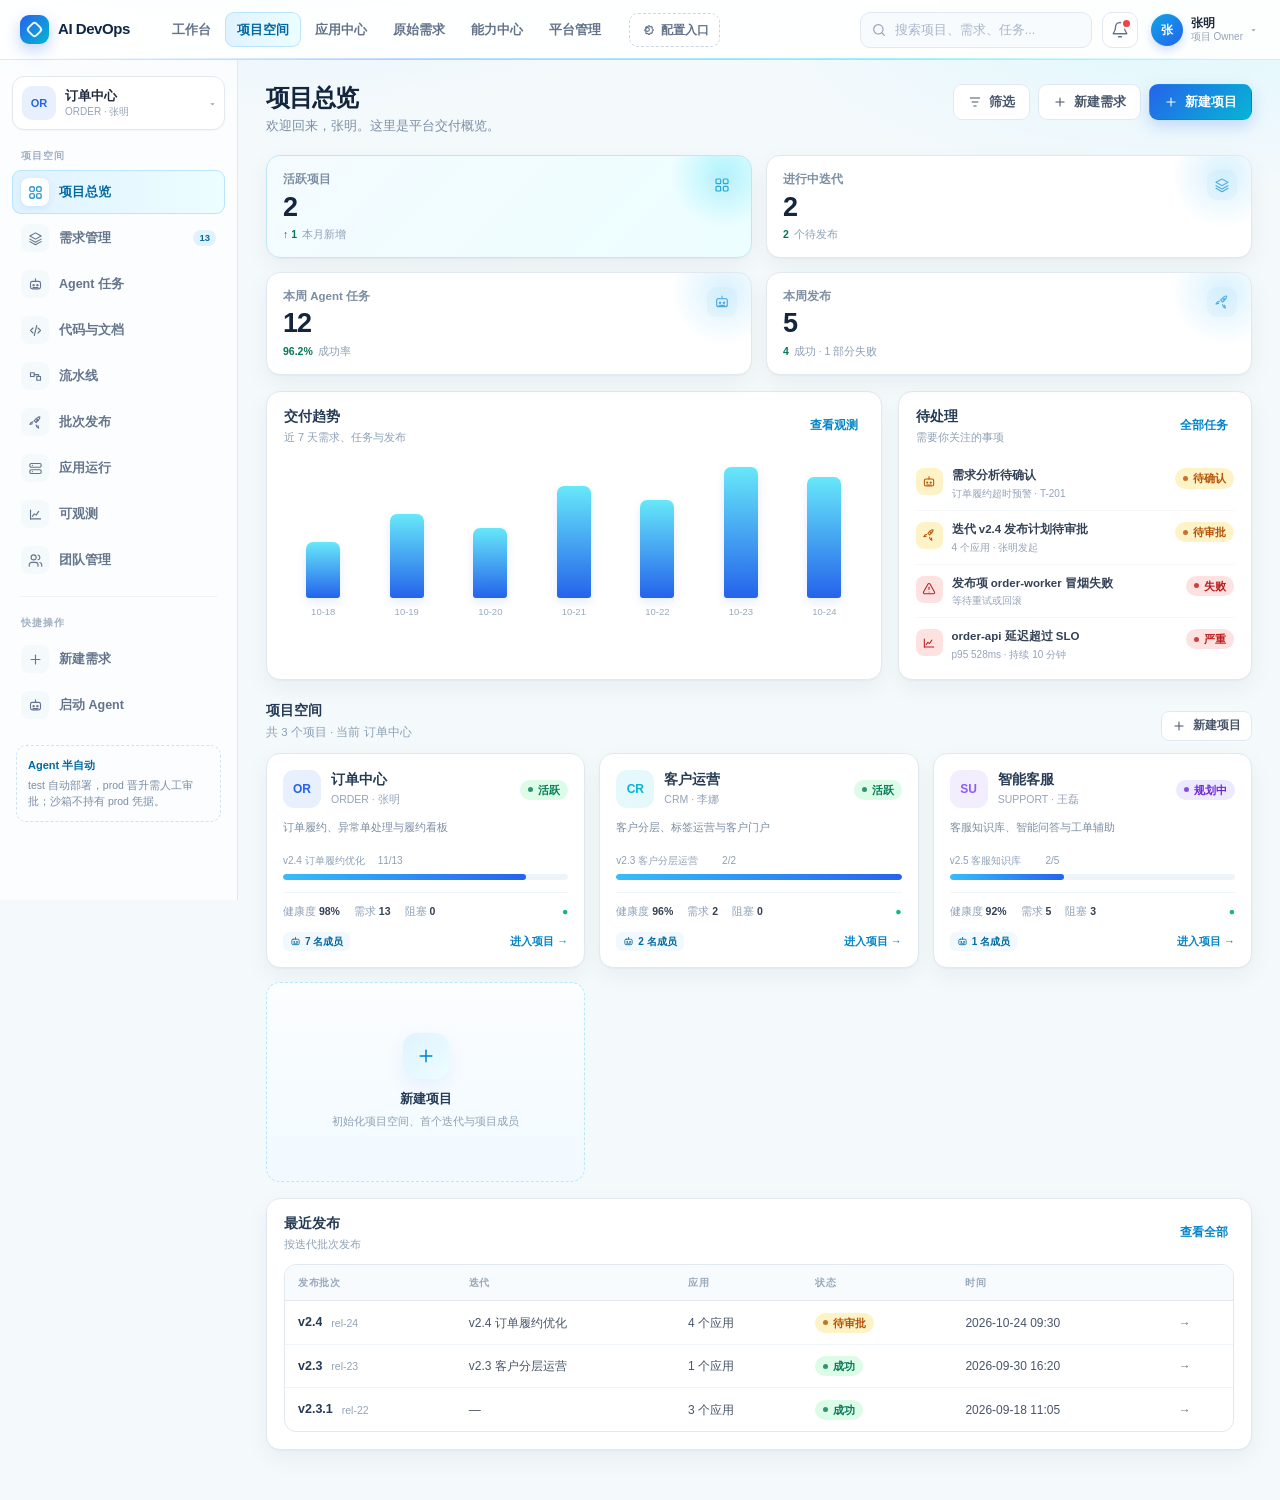
==== prototype/index.html @ 69f42b48 "feat: ai devops平台原型设计" ====
<!doctype html>
<html lang="zh-CN">
<head>
  <meta charset="utf-8">
  <meta name="viewport" content="width=device-width, initial-scale=1">
  <meta name="color-scheme" content="light">
  <title>AI DevOps · 项目空间</title>
  <link rel="stylesheet" href="styles.css">
</head>
<body>
  <div class="app">
    <header class="topbar" id="topbar">
      <a class="brand" href="#/projects" aria-label="AI DevOps 首页">
        <span class="brand-mark" aria-hidden="true"></span>
        <span class="brand-name">AI DevOps</span>
      </a>

      <nav class="topnav" id="topnav" aria-label="应用入口"></nav>

      <button class="nav-config" type="button" data-action="open-nav-config" title="配置顶部入口">
        <svg class="icon" width="15" height="15" viewBox="0 0 24 24" fill="none" stroke="currentColor" stroke-width="1.8" stroke-linecap="round" stroke-linejoin="round" aria-hidden="true">
          <circle cx="12" cy="12" r="3"></circle>
          <path d="M19.4 15a1.7 1.7 0 0 0 .34 1.88l.06.06-1.42 1.42-.06-.06a1.7 1.7 0 0 0-1.88-.34 1.7 1.7 0 0 0-1.03 1.56V20h-2v-.08A1.7 1.7 0 0 0 12.4 18.4a1.7 1.7 0 0 0-1.88.34l-.06.06-1.42-1.42.06-.06A1.7 1.7 0 0 0 9.4 15a1.7 1.7 0 0 0-1.56-1.03H7.8v-2h.04A1.7 1.7 0 0 0 9.4 10.6a1.7 1.7 0 0 0-.34-1.88l-.06-.06 1.42-1.42.06.06A1.7 1.7 0 0 0 12.4 7.6 1.7 1.7 0 0 0 13.43 6.04V5.96h2v.08A1.7 1.7 0 0 0 16.46 7.6a1.7 1.7 0 0 0 1.88-.34l.06-.06 1.42 1.42-.06.06A1.7 1.7 0 0 0 19.4 10.6a1.7 1.7 0 0 0 1.56 1.03H21v2h-.04A1.7 1.7 0 0 0 19.4 15Z"></path>
        </svg>
        <span>配置入口</span>
      </button>

      <div class="topbar-right">
        <div class="search-wrap">
          <svg class="search-icon icon" width="16" height="16" viewBox="0 0 24 24" fill="none" stroke="currentColor" stroke-width="1.8" stroke-linecap="round" aria-hidden="true">
            <circle cx="11" cy="11" r="7"></circle>
            <path d="m20 20-3.5-3.5"></path>
          </svg>
          <input id="global-search" class="global-search" type="search" placeholder="搜索项目、需求、任务..." autocomplete="off" aria-label="全局搜索">
          <div id="search-results" class="search-results" role="listbox"></div>
        </div>

        <div class="notif-wrap">
          <button class="icon-btn" type="button" data-action="notifications" aria-label="通知">
            <svg class="icon" width="18" height="18" viewBox="0 0 24 24" fill="none" stroke="currentColor" stroke-width="1.8" stroke-linecap="round" stroke-linejoin="round" aria-hidden="true">
              <path d="M18 8a6 6 0 0 0-12 0c0 7-3 7-3 9h18c0-2-3-2-3-9"></path>
              <path d="M10 21h4"></path>
            </svg>
            <span class="badge-dot" id="notif-badge"></span>
          </button>
          <div id="notif-dropdown" class="dropdown notif-dropdown"></div>
        </div>

        <div class="avatar-wrap">
          <button class="avatar-btn" type="button" data-action="avatar" aria-label="用户菜单">
            <span class="avatar">张</span>
            <span class="avatar-meta"><b>张明</b><small>项目 Owner</small></span>
            <span class="chev">▾</span>
          </button>
          <div id="avatar-menu" class="dropdown avatar-dropdown"></div>
        </div>
      </div>
    </header>

    <div class="shell" id="shell">
      <aside class="sidebar" id="sidebar"></aside>
      <main class="main" id="main" tabindex="-1"></main>
    </div>
  </div>

  <div id="overlay" class="overlay" aria-hidden="true"></div>
  <div id="toasts" class="toasts" aria-live="polite"></div>

  <script src="app.js"></script>
</body>
</html>
---- prototype/styles.css ----
/* =========================================================
   AI DevOps prototype — light hybrid visual system
   No black backgrounds. Blue/cyan accents. Static data only.
   ========================================================= */

:root {
  --bg: #f4f9fc;
  --bg-2: #eef6fb;
  --surface: #ffffff;
  --surface-2: #f8fbfd;
  --surface-3: #eef7fb;
  --border: #e2e8f0;
  --border-strong: #cbd5e1;
  --text: #1e293b;
  --text-2: #475569;
  --muted: #64748b;
  --faint: #94a3b8;
  --primary: #2563eb;
  --primary-2: #06b6d4;
  --primary-soft: #e0f2fe;
  --primary-soft-2: #ecfeff;
  --success: #10b981;
  --success-soft: #dcfce7;
  --warning: #f59e0b;
  --warning-soft: #fef3c7;
  --danger: #ef4444;
  --danger-soft: #fee2e2;
  --purple: #8b5cf6;
  --purple-soft: #ede9fe;
  --radius: 14px;
  --radius-sm: 10px;
  --shadow: 0 1px 2px rgba(15, 23, 42, .04), 0 8px 24px rgba(15, 23, 42, .05);
  --shadow-hover: 0 12px 30px rgba(37, 99, 235, .10);
  --shadow-lg: 0 24px 70px rgba(30, 64, 175, .18);
  --gradient: linear-gradient(135deg, #2563eb, #06b6d4);
  --gradient-soft: linear-gradient(90deg, #e0f2fe, #ecfeff);
  --font: -apple-system, BlinkMacSystemFont, "Segoe UI", "PingFang SC", "Hiragino Sans GB", "Microsoft YaHei", sans-serif;
  --mono: "SFMono-Regular", Consolas, "Liberation Mono", Menlo, monospace;
}

* { box-sizing: border-box; }

html, body {
  margin: 0;
  padding: 0;
  min-height: 100%;
}

body {
  font-family: var(--font);
  color: var(--text);
  background:
    radial-gradient(900px 380px at 18% -8%, rgba(186, 230, 253, .42), transparent 62%),
    radial-gradient(700px 320px at 92% 0%, rgba(165, 243, 252, .28), transparent 60%),
    var(--bg);
  font-size: 14px;
  line-height: 1.5;
  -webkit-font-smoothing: antialiased;
}

body.no-scroll { overflow: hidden; }

::selection { background: #bae6fd; color: #0c4a6e; }

button, input, select, textarea { font: inherit; }
button { color: inherit; }
a { color: inherit; text-decoration: none; }
svg { display: block; }
.icon { flex: 0 0 auto; }

h1, h2, h3, h4, p { margin: 0; }
ul, ol { margin: 0; padding: 0; }

.app { min-height: 100vh; }

/* ---------------- Top bar ---------------- */

.topbar {
  position: sticky;
  top: 0;
  z-index: 60;
  display: flex;
  align-items: center;
  gap: 14px;
  height: 60px;
  padding: 0 20px;
  background: rgba(255, 255, 255, .91);
  border-bottom: 1px solid var(--border);
  backdrop-filter: blur(14px);
  -webkit-backdrop-filter: blur(14px);
}

.topbar::after {
  content: "";
  position: absolute;
  left: 0;
  right: 0;
  bottom: -1px;
  height: 2px;
  background: linear-gradient(90deg, transparent 2%, rgba(147, 197, 253, .75) 32%, rgba(103, 232, 249, .75) 68%, transparent 98%);
  opacity: .85;
  pointer-events: none;
}

.brand {
  display: inline-flex;
  align-items: center;
  gap: 9px;
  min-width: 126px;
  flex: 0 0 auto;
  border-radius: 10px;
  outline: none;
}

.brand:focus-visible { box-shadow: 0 0 0 3px rgba(14, 165, 233, .22); }

.brand-mark {
  position: relative;
  width: 29px;
  height: 29px;
  border-radius: 9px;
  background: var(--gradient);
  box-shadow: 0 6px 16px rgba(37, 99, 235, .28);
}

.brand-mark::after {
  content: "";
  position: absolute;
  inset: 8px;
  border: 2px solid rgba(255, 255, 255, .92);
  border-radius: 4px;
  transform: rotate(45deg);
}

.brand-name {
  font-size: 15px;
  font-weight: 800;
  letter-spacing: -.03em;
  color: #0f2742;
  white-space: nowrap;
}

.topnav {
  display: flex;
  align-items: center;
  gap: 2px;
  overflow-x: auto;
  scrollbar-width: none;
  min-width: 0;
}

.topnav::-webkit-scrollbar { display: none; }

.nav-item {
  flex: 0 0 auto;
  border: 0;
  background: transparent;
  color: var(--muted);
  padding: 8px 12px;
  border-radius: 9px;
  font-size: 13px;
  font-weight: 650;
  cursor: pointer;
  white-space: nowrap;
  transition: background .16s ease, color .16s ease, box-shadow .16s ease;
}

.nav-item:hover { background: var(--surface-3); color: var(--text); }

.nav-item.active {
  color: #0369a1;
  background: var(--gradient-soft);
  box-shadow: inset 0 0 0 1px #bae6fd;
}

.nav-config {
  flex: 0 0 auto;
  display: inline-flex;
  align-items: center;
  gap: 6px;
  margin-left: 2px;
  padding: 7px 10px;
  border: 1px dashed #cbd5e1;
  border-radius: 9px;
  background: #fff;
  color: var(--muted);
  font-size: 12px;
  font-weight: 600;
  cursor: pointer;
  transition: all .16s ease;
}

.nav-config:hover {
  color: #0369a1;
  border-color: #7dd3fc;
  background: #f8fcff;
}

.topbar-right {
  display: flex;
  align-items: center;
  gap: 10px;
  margin-left: auto;
  flex: 0 0 auto;
}

.search-wrap {
  position: relative;
  width: 232px;
}

.search-icon {
  position: absolute;
  left: 11px;
  top: 50%;
  transform: translateY(-50%);
  color: #94a3b8;
  pointer-events: none;
}

.global-search {
  width: 100%;
  height: 36px;
  border: 1px solid var(--border);
  border-radius: 10px;
  background: #f8fbfd;
  padding: 0 12px 0 34px;
  color: var(--text);
  font-size: 12.5px;
  outline: none;
  transition: all .16s ease;
}

.global-search::placeholder { color: #a8b6c8; }

.global-search:focus {
  background: #fff;
  border-color: #7dd3fc;
  box-shadow: 0 0 0 3px rgba(14, 165, 233, .11);
}

.search-results {
  position: absolute;
  top: 44px;
  right: 0;
  width: 390px;
  max-height: 480px;
  overflow: auto;
  display: none;
  background: #fff;
  border: 1px solid var(--border);
  border-radius: 14px;
  box-shadow: var(--shadow-lg);
  padding: 8px;
  z-index: 80;
}

.search-results.open { display: block; animation: popIn .18s ease; }

.search-group-label {
  padding: 8px 9px 5px;
  font-size: 10px;
  font-weight: 800;
  letter-spacing: .08em;
  text-transform: uppercase;
  color: var(--faint);
}

.search-item {
  width: 100%;
  display: flex;
  align-items: center;
  gap: 9px;
  padding: 8px 9px;
  border: 0;
  border-radius: 9px;
  background: transparent;
  text-align: left;
  cursor: pointer;
}

.search-item:hover { background: #f3faff; }

.search-item-icon {
  width: 30px;
  height: 30px;
  border-radius: 8px;
  display: grid;
  place-items: center;
  background: var(--primary-soft);
  color: #0369a1;
  flex: 0 0 auto;
}

.search-item-copy { min-width: 0; }
.search-item-copy b { display: block; font-size: 12.5px; font-weight: 650; color: var(--text); overflow: hidden; text-overflow: ellipsis; white-space: nowrap; }
.search-item-copy small { display: block; font-size: 10.5px; color: var(--faint); overflow: hidden; text-overflow: ellipsis; white-space: nowrap; }
.search-empty { padding: 24px 14px; text-align: center; color: var(--faint); font-size: 12px; }

.notif-wrap, .avatar-wrap { position: relative; }

.icon-btn {
  position: relative;
  width: 36px;
  height: 36px;
  display: inline-grid;
  place-items: center;
  border: 1px solid var(--border);
  border-radius: 10px;
  background: #fff;
  color: #64748b;
  cursor: pointer;
  transition: all .16s ease;
}

.icon-btn:hover { color: #0369a1; border-color: #bae6fd; background: #f8fcff; }

.badge-dot {
  position: absolute;
  top: 7px;
  right: 7px;
  width: 7px;
  height: 7px;
  border-radius: 50%;
  background: #ef4444;
  box-shadow: 0 0 0 2px #fff;
}

.badge-dot.hidden { display: none; }

.avatar-btn {
  display: flex;
  align-items: center;
  gap: 8px;
  border: 0;
  background: transparent;
  padding: 3px 4px 3px 3px;
  border-radius: 10px;
  cursor: pointer;
}

.avatar-btn:hover { background: #f3faff; }

.avatar {
  width: 32px;
  height: 32px;
  border-radius: 50%;
  display: grid;
  place-items: center;
  background: linear-gradient(135deg, #0ea5e9, #2563eb);
  color: #fff;
  font-size: 12px;
  font-weight: 800;
  box-shadow: 0 4px 10px rgba(37, 99, 235, .22);
}

.avatar-meta { text-align: left; line-height: 1.15; }
.avatar-meta b { display: block; font-size: 12px; font-weight: 700; color: #1e293b; }
.avatar-meta small { display: block; font-size: 10px; color: var(--faint); }
.chev { color: #94a3b8; font-size: 10px; }

.dropdown {
  position: absolute;
  top: 46px;
  right: 0;
  display: none;
  min-width: 220px;
  background: #fff;
  border: 1px solid var(--border);
  border-radius: 14px;
  box-shadow: var(--shadow-lg);
  padding: 8px;
  z-index: 80;
}

.dropdown.open { display: block; animation: popIn .18s ease; }

.notif-dropdown { width: 350px; padding: 0; overflow: hidden; }
.dropdown-head {
  display: flex;
  align-items: center;
  justify-content: space-between;
  padding: 13px 14px 10px;
  border-bottom: 1px solid #eef2f7;
}
.dropdown-head b { font-size: 13px; }
.dropdown-head button { border: 0; background: transparent; color: #0284c7; font-size: 11px; font-weight: 700; cursor: pointer; }
.notif-list { max-height: 360px; overflow: auto; padding: 6px; }
.notif-item {
  width: 100%;
  display: flex;
  gap: 9px;
  padding: 9px;
  border: 0;
  border-radius: 9px;
  background: transparent;
  text-align: left;
  cursor: pointer;
}
.notif-item:hover { background: #f6fbff; }
.notif-dot { width: 7px; height: 7px; border-radius: 50%; margin-top: 6px; flex: 0 0 auto; }
.notif-copy b { display: block; font-size: 12px; font-weight: 650; color: #334155; line-height: 1.35; }
.notif-copy small { display: block; margin-top: 2px; font-size: 10.5px; color: #94a3b8; }

.avatar-dropdown { width: 240px; }
.avatar-head { display: flex; align-items: center; gap: 10px; padding: 10px 10px 12px; border-bottom: 1px solid #eef2f7; margin-bottom: 6px; }
.avatar-head b { display: block; font-size: 13px; }
.avatar-head small { display: block; font-size: 10.5px; color: var(--faint); }
.menu-item {
  width: 100%;
  display: flex;
  align-items: center;
  gap: 9px;
  padding: 8px 10px;
  border: 0;
  border-radius: 8px;
  background: transparent;
  color: #475569;
  font-size: 12px;
  text-align: left;
  cursor: pointer;
}
.menu-item:hover { background: #f3faff; color: #0369a1; }
.menu-item.danger { color: #b91c1c; }
.menu-item.danger:hover { background: #fff1f2; }

/* ---------------- Shell ---------------- */

.shell {
  display: flex;
  min-height: calc(100vh - 60px);
}

.shell.no-sidebar .sidebar { display: none; }

.sidebar {
  width: 238px;
  flex: 0 0 238px;
  position: sticky;
  top: 60px;
  height: calc(100vh - 60px);
  overflow: auto;
  padding: 16px 12px 20px;
  background: rgba(255, 255, 255, .66);
  border-right: 1px solid var(--border);
  scrollbar-width: thin;
  scrollbar-color: #cbd5e1 transparent;
}

.sidebar::-webkit-scrollbar { width: 6px; }
.sidebar::-webkit-scrollbar-thumb { background: #dbe4ee; border-radius: 8px; }

.main {
  flex: 1;
  min-width: 0;
  padding: 24px 28px 50px;
  max-width: 1580px;
  margin: 0 auto;
  outline: none;
}

.page-in { animation: pageIn .24s ease both; }

.project-switch {
  width: 100%;
  display: flex;
  align-items: center;
  gap: 9px;
  padding: 9px;
  border: 1px solid var(--border);
  border-radius: 12px;
  background: #fff;
  cursor: pointer;
  text-align: left;
  transition: all .16s ease;
  box-shadow: 0 1px 2px rgba(15, 23, 42, .03);
}

.project-switch:hover { border-color: #bae6fd; box-shadow: 0 6px 18px rgba(37, 99, 235, .08); }

.project-avatar {
  width: 34px;
  height: 34px;
  border-radius: 10px;
  display: grid;
  place-items: center;
  font-size: 11px;
  font-weight: 800;
  flex: 0 0 auto;
}

.project-meta { min-width: 0; line-height: 1.2; }
.project-meta b { display: block; font-size: 12.5px; color: #1e293b; white-space: nowrap; overflow: hidden; text-overflow: ellipsis; }
.project-meta small { display: block; margin-top: 2px; font-size: 10px; color: #94a3b8; white-space: nowrap; overflow: hidden; text-overflow: ellipsis; }
.project-switch .chev { margin-left: auto; flex: 0 0 auto; }

.side-label {
  margin: 18px 9px 7px;
  font-size: 10px;
  font-weight: 800;
  letter-spacing: .10em;
  text-transform: uppercase;
  color: #a1b0c2;
}

.side-item {
  width: 100%;
  display: flex;
  align-items: center;
  gap: 10px;
  padding: 8px 9px;
  margin-bottom: 2px;
  border: 0;
  border-radius: 9px;
  background: transparent;
  color: #64748b;
  font-size: 12.5px;
  font-weight: 620;
  cursor: pointer;
  text-align: left;
  transition: all .15s ease;
}

.side-item:hover { background: #f3faff; color: #0369a1; }

.side-item.active {
  color: #0369a1;
  background: linear-gradient(90deg, #e0f2fe, #ecfeff);
  box-shadow: inset 0 0 0 1px #bae6fd;
}

.side-icon {
  width: 28px;
  height: 28px;
  display: grid;
  place-items: center;
  border-radius: 8px;
  background: #f4f9fc;
  color: #64748b;
  flex: 0 0 auto;
}

.side-item.active .side-icon { background: #fff; color: #0284c7; box-shadow: 0 2px 6px rgba(37, 99, 235, .10); }

.side-divider { height: 1px; background: #edf2f7; margin: 14px 8px; }

.side-foot {
  margin: 18px 4px 0;
  padding: 11px;
  border: 1px dashed #cfe3f0;
  border-radius: 10px;
  background: #fbfdff;
  font-size: 10.5px;
  line-height: 1.6;
  color: #7b8ea3;
}
.side-foot b { display: block; color: #0369a1; font-size: 11px; margin-bottom: 2px; }

.side-badge {
  margin-left: auto;
  padding: 1px 6px;
  border-radius: 999px;
  background: #e0f2fe;
  color: #0369a1;
  font-size: 9.5px;
  font-weight: 800;
}

/* ---------------- Page scaffolding ---------------- */

.page-head {
  display: flex;
  align-items: flex-start;
  gap: 16px;
  margin-bottom: 20px;
}

.page-title-row { display: flex; align-items: center; gap: 10px; flex-wrap: wrap; }
.page-title { font-size: 24px; font-weight: 800; letter-spacing: -.035em; color: #14263d; line-height: 1.15; }
.page-sub { margin-top: 5px; font-size: 12.5px; color: #7b8ea3; }
.page-actions { display: flex; align-items: center; gap: 8px; margin-left: auto; flex-wrap: wrap; }

.kpi-grid {
  display: grid;
  grid-template-columns: repeat(4, minmax(0, 1fr));
  gap: 14px;
  margin-bottom: 16px;
}

.kpi {
  position: relative;
  overflow: hidden;
  padding: 15px 16px 14px;
  border: 1px solid var(--border);
  border-radius: var(--radius);
  background: #fff;
  box-shadow: var(--shadow);
}

.kpi::after {
  content: "";
  position: absolute;
  right: -28px;
  top: -36px;
  width: 110px;
  height: 110px;
  border-radius: 50%;
  background: radial-gradient(circle, rgba(186, 230, 253, .55), transparent 68%);
  pointer-events: none;
}

.kpi.hero { background: linear-gradient(135deg, #f4fbff, #ecfeff); border-color: #bfe7f6; }
.kpi.hero::after { background: radial-gradient(circle, rgba(103, 232, 249, .45), transparent 68%); }

.kpi-label { font-size: 11.5px; font-weight: 650; color: #7b8ea3; }
.kpi-value { margin-top: 4px; font-size: 27px; font-weight: 800; letter-spacing: -.035em; color: #14263d; line-height: 1.1; }
.kpi-meta { margin-top: 5px; font-size: 10.5px; color: #8da0b5; display: flex; align-items: center; gap: 5px; }
.kpi-delta { font-weight: 750; }
.kpi-delta.up { color: #047857; }
.kpi-delta.down { color: #b45309; }
.kpi-icon {
  position: absolute;
  right: 14px;
  top: 14px;
  width: 30px;
  height: 30px;
  border-radius: 9px;
  display: grid;
  place-items: center;
  background: #f1f9fe;
  color: #0284c7;
}

.grid { display: grid; gap: 16px; }
.grid-2 { grid-template-columns: repeat(2, minmax(0, 1fr)); }
.grid-3 { grid-template-columns: repeat(3, minmax(0, 1fr)); }
.grid-4 { grid-template-columns: repeat(4, minmax(0, 1fr)); }
.grid-main { grid-template-columns: minmax(0, 1.65fr) minmax(300px, .95fr); }

.card {
  border: 1px solid var(--border);
  border-radius: var(--radius);
  background: #fff;
  box-shadow: var(--shadow);
  min-width: 0;
}

.card-head {
  display: flex;
  align-items: center;
  gap: 10px;
  padding: 15px 17px 0;
}

.card-title { font-size: 13.5px; font-weight: 750; color: #253b55; }
.card-sub { margin-top: 2px; font-size: 11px; color: #8da0b5; }
.card-actions { margin-left: auto; display: flex; align-items: center; gap: 7px; }
.card-body { padding: 14px 17px 17px; }
.card-link { border: 0; background: transparent; color: #0284c7; font-size: 11.5px; font-weight: 700; cursor: pointer; }
.card-link:hover { color: #0369a1; text-decoration: underline; }

.section-row { display: flex; align-items: flex-end; justify-content: space-between; gap: 12px; flex-wrap: wrap; }
.section-title { font-size: 14px; font-weight: 750; color: #253b55; }
.section-sub { margin-top: 3px; font-size: 11.5px; color: #8da0b5; }

.divider { height: 1px; background: #edf2f7; margin: 14px 0; }
.spacer { flex: 1; }
.muted { color: var(--muted); }
.faint { color: var(--faint); }
.nowrap { white-space: nowrap; }
.truncate { min-width: 0; overflow: hidden; text-overflow: ellipsis; white-space: nowrap; }
.flex { display: flex; align-items: center; gap: 8px; }

/* ---------------- Buttons ---------------- */

.btn {
  display: inline-flex;
  align-items: center;
  justify-content: center;
  gap: 7px;
  height: 36px;
  padding: 0 14px;
  border: 1px solid transparent;
  border-radius: 9px;
  font-size: 12.5px;
  font-weight: 700;
  cursor: pointer;
  white-space: nowrap;
  transition: all .16s ease;
  outline: none;
}

.btn:focus-visible { box-shadow: 0 0 0 3px rgba(14, 165, 233, .22); }
.btn:disabled { opacity: .48; cursor: not-allowed; transform: none !important; }

.btn-primary {
  background: var(--gradient);
  color: #fff;
  box-shadow: 0 6px 16px rgba(37, 99, 235, .22);
}
.btn-primary:hover:not(:disabled) { transform: translateY(-1px); box-shadow: 0 9px 22px rgba(37, 99, 235, .28); }

.btn-outline { background: #fff; border-color: var(--border); color: #475569; }
.btn-outline:hover:not(:disabled) { border-color: #bae6fd; background: #f8fcff; color: #0369a1; }

.btn-ghost { background: transparent; color: #64748b; }
.btn-ghost:hover:not(:disabled) { background: #f1f9fe; color: #0369a1; }

.btn-danger { background: #fff1f2; color: #b91c1c; border-color: #fecdd3; }
.btn-danger:hover:not(:disabled) { background: #ffe4e6; }

.btn-sm { height: 30px; padding: 0 10px; font-size: 11.5px; border-radius: 8px; }
.btn-xs { height: 26px; padding: 0 8px; font-size: 10.5px; border-radius: 7px; }
.btn-icon { width: 34px; height: 34px; padding: 0; }
.btn-row { display: flex; align-items: center; gap: 7px; flex-wrap: wrap; }

/* ---------------- Pills, tags, status ---------------- */

.pill {
  display: inline-flex;
  align-items: center;
  gap: 5px;
  padding: 3px 8px;
  border-radius: 999px;
  font-size: 10.5px;
  font-weight: 750;
  white-space: nowrap;
  line-height: 1.35;
}

.pill::before { content: ""; width: 5px; height: 5px; border-radius: 50%; background: currentColor; opacity: .8; }
.pill.no-dot::before { display: none; }
.pill.success { color: #047857; background: #dcfce7; }
.pill.warning { color: #b45309; background: #fef3c7; }
.pill.danger { color: #b91c1c; background: #fee2e2; }
.pill.info { color: #0369a1; background: #e0f2fe; }
.pill.purple { color: #6d28d9; background: #ede9fe; }
.pill.neutral { color: #475569; background: #f1f5f9; }

.tag {
  display: inline-flex;
  align-items: center;
  gap: 4px;
  padding: 2px 7px;
  border-radius: 6px;
  background: #f1f9fe;
  color: #0369a1;
  font-size: 10px;
  font-weight: 650;
}

.risk { display: inline-flex; align-items: center; gap: 4px; font-size: 10.5px; font-weight: 750; }
.risk.low { color: #047857; }
.risk.medium { color: #b45309; }
.risk.high { color: #b91c1c; }

.dot { width: 7px; height: 7px; border-radius: 50%; display: inline-block; flex: 0 0 auto; }
.dot.success { background: #10b981; }
.dot.warning { background: #f59e0b; }
.dot.danger { background: #ef4444; }
.dot.info { background: #0ea5e9; }
.dot.neutral { background: #94a3b8; }
.dot.purple { background: #8b5cf6; }

/* ---------------- Tables ---------------- */

.table-wrap {
  overflow: auto;
  border: 1px solid var(--border);
  border-radius: 12px;
  background: #fff;
}

.table-wrap.flush { border: 0; border-radius: 0; }

table { width: 100%; border-collapse: collapse; min-width: 760px; }

th {
  padding: 10px 13px;
  text-align: left;
  font-size: 10px;
  font-weight: 800;
  letter-spacing: .07em;
  text-transform: uppercase;
  color: #99a9bb;
  background: #f8fbfd;
  border-bottom: 1px solid var(--border);
  white-space: nowrap;
}

td {
  padding: 11px 13px;
  border-bottom: 1px solid #f0f5f9;
  font-size: 12px;
  color: #475569;
  vertical-align: middle;
}

tbody tr:last-child td { border-bottom: 0; }
tbody tr { transition: background .14s ease; }
tbody tr:hover { background: #f8fcff; }
tr.row-click { cursor: pointer; }

.main.main-fill { display: flex; flex-direction: column; min-height: calc(100vh - 60px); padding-bottom: 16px; }
.req-page-fill { flex: 1; min-height: 0; display: flex; flex-direction: column; }
.req-page-fill > .tabs { flex: 0 0 auto; }
.req-page-fill > .card { flex: 1; min-height: 0; display: flex; flex-direction: column; }
.req-page-fill > .card > .card-body { flex: 1; min-height: 0; display: flex; flex-direction: column; }
.req-table-wrap { min-height: 300px; }
.req-page-fill .req-table-wrap { flex: 1; height: auto; overflow: auto; }
.req-table { min-width: 980px; }
.req-filter-row th { padding: 6px 7px; background: #fff; border-bottom: 1px solid var(--border); }
.req-filter-row .input, .req-filter-row .select { width: 100%; height: 28px; min-width: 0; padding: 0 8px; border-radius: 7px; font-size: 10.5px; }

.cell-main { display: flex; align-items: center; gap: 9px; min-width: 0; }
.cell-main b { display: block; font-size: 12.5px; font-weight: 680; color: #253b55; overflow: hidden; text-overflow: ellipsis; white-space: nowrap; }
.cell-main small { display: block; margin-top: 2px; font-size: 10.5px; color: #94a3b8; overflow: hidden; text-overflow: ellipsis; white-space: nowrap; }
.cell-actions { display: flex; align-items: center; gap: 5px; justify-content: flex-end; }
.cell-id { font-family: var(--mono); font-size: 10.5px; color: #8da0b5; }
.empty-table { padding: 34px 14px; text-align: center; color: #94a3b8; font-size: 12px; }

.avatar-sm {
  width: 26px;
  height: 26px;
  border-radius: 50%;
  display: inline-grid;
  place-items: center;
  background: linear-gradient(135deg, #e0f2fe, #ecfeff);
  color: #0369a1;
  font-size: 10px;
  font-weight: 800;
  flex: 0 0 auto;
}

.mini-avatars { display: flex; align-items: center; }
.mini-avatars .avatar-sm { margin-left: -6px; border: 2px solid #fff; }
.mini-avatars .avatar-sm:first-child { margin-left: 0; }

.progress { height: 6px; border-radius: 999px; background: #eef4f8; overflow: hidden; }
.progress-bar { height: 100%; border-radius: 999px; background: linear-gradient(90deg, #38bdf8, #2563eb); }
.progress.soft .progress-bar { background: linear-gradient(90deg, #a7f3d0, #10b981); }
.progress.warn .progress-bar { background: linear-gradient(90deg, #fde68a, #f59e0b); }
.progress.danger .progress-bar { background: linear-gradient(90deg, #fecaca, #ef4444); }
.progress-label { display: flex; align-items: center; gap: 8px; }
.progress-label .progress { flex: 1; }
.progress-label span { font-size: 10.5px; color: #8da0b5; min-width: 30px; text-align: right; }

/* ---------------- Charts ---------------- */

.chart-card { min-height: 230px; }
.chart-head { display: flex; align-items: flex-start; gap: 10px; }
.chart-body { padding-top: 10px; }
.chart-legend { display: flex; align-items: center; gap: 12px; margin-left: auto; font-size: 10.5px; color: #8da0b5; }
.legend-dot { width: 8px; height: 8px; border-radius: 3px; display: inline-block; margin-right: 5px; }

.bars { display: flex; align-items: flex-end; gap: 9px; height: 160px; padding: 8px 2px 0; }
.bar-item { flex: 1; height: 100%; display: flex; flex-direction: column; justify-content: flex-end; align-items: center; gap: 7px; min-width: 0; }
.bar-track { width: 100%; flex: 1; display: flex; align-items: flex-end; justify-content: center; }
.bar {
  width: min(34px, 78%);
  min-height: 5px;
  border-radius: 7px 7px 3px 3px;
  background: linear-gradient(180deg, #67e8f9, #2563eb);
  box-shadow: 0 4px 10px rgba(37, 99, 235, .12);
  transition: height .3s ease;
}
.bar.soft { background: linear-gradient(180deg, #bae6fd, #38bdf8); }
.bar-label { font-size: 9.5px; color: #99a9bb; white-space: nowrap; }

.line-chart { width: 100%; height: 190px; overflow: visible; }
.chart-empty { height: 170px; display: grid; place-items: center; color: #a7b6c7; font-size: 12px; }

.donut-wrap { display: flex; align-items: center; gap: 18px; padding: 6px 0 2px; }
.donut {
  width: 112px;
  height: 112px;
  border-radius: 50%;
  display: grid;
  place-items: center;
  background: conic-gradient(#2563eb 0 78%, #e2e8f0 78% 100%);
  position: relative;
  flex: 0 0 auto;
}
.donut::after { content: ""; position: absolute; inset: 13px; border-radius: 50%; background: #fff; }
.donut-value { position: relative; z-index: 1; text-align: center; line-height: 1.1; }
.donut-value b { display: block; font-size: 21px; font-weight: 800; color: #14263d; }
.donut-value small { font-size: 9.5px; color: #8da0b5; }
.donut-legend { display: flex; flex-direction: column; gap: 8px; font-size: 11px; color: #64748b; }
.donut-legend span { display: flex; align-items: center; gap: 6px; }

/* ---------------- Tabs / segmented ---------------- */

.tabs { display: flex; align-items: center; gap: 2px; border-bottom: 1px solid var(--border); margin: 0 0 16px; overflow-x: auto; scrollbar-width: none; }
.tabs::-webkit-scrollbar { display: none; }
.tab {
  border: 0;
  background: transparent;
  padding: 10px 13px;
  border-bottom: 2px solid transparent;
  color: #7b8ea3;
  font-size: 12.5px;
  font-weight: 700;
  cursor: pointer;
  white-space: nowrap;
}
.tab:hover { color: #0369a1; }
.tab.active { color: #0369a1; border-bottom-color: #0ea5e9; }
.tab-count { margin-left: 5px; padding: 1px 5px; border-radius: 999px; background: #eff6ff; color: #2563eb; font-size: 9.5px; }

.segmented { display: inline-flex; gap: 2px; padding: 3px; border: 1px solid var(--border); border-radius: 10px; background: #f8fbfd; }
.segmented button {
  border: 0;
  background: transparent;
  padding: 6px 10px;
  border-radius: 7px;
  font-size: 11.5px;
  font-weight: 700;
  color: #7b8ea3;
  cursor: pointer;
}
.segmented button.active { background: #fff; color: #0369a1; box-shadow: 0 2px 6px rgba(37, 99, 235, .09); }

.chips { display: flex; align-items: center; gap: 6px; flex-wrap: wrap; }
.chip {
  border: 1px solid var(--border);
  background: #fff;
  color: #64748b;
  padding: 6px 10px;
  border-radius: 999px;
  font-size: 11px;
  font-weight: 650;
  cursor: pointer;
}
.chip:hover { border-color: #bae6fd; color: #0369a1; background: #f8fcff; }
.chip.active { border-color: #7dd3fc; color: #0369a1; background: #ecfeff; box-shadow: inset 0 0 0 1px #bae6fd; }

/* ---------------- Forms ---------------- */

.field { margin-bottom: 14px; }
.field:last-child { margin-bottom: 0; }
.field > label { display: block; margin-bottom: 6px; font-size: 11.5px; font-weight: 700; color: #475569; }
.field-row { display: grid; grid-template-columns: 1fr 1fr; gap: 12px; }
.input, .select, .textarea {
  width: 100%;
  border: 1px solid var(--border);
  border-radius: 9px;
  background: #fff;
  color: #334155;
  padding: 9px 11px;
  font-size: 12.5px;
  outline: none;
  transition: all .16s ease;
}
.input:focus, .select:focus, .textarea:focus { border-color: #7dd3fc; box-shadow: 0 0 0 3px rgba(14, 165, 233, .11); }
.textarea { min-height: 92px; resize: vertical; line-height: 1.55; }
.form-hint { margin-top: 5px; font-size: 10.5px; color: #94a3b8; line-height: 1.5; }
.form-error { margin-top: 5px; font-size: 10.5px; color: #b91c1c; }
.checkbox { display: flex; align-items: flex-start; gap: 8px; font-size: 11.5px; color: #475569; line-height: 1.45; cursor: pointer; }
.checkbox input { margin-top: 2px; accent-color: #2563eb; }

.switch { position: relative; display: inline-flex; width: 38px; height: 22px; flex: 0 0 auto; cursor: pointer; }
.switch input { position: absolute; opacity: 0; width: 0; height: 0; }
.switch-track {
  position: absolute;
  inset: 0;
  border-radius: 999px;
  background: #dbe4ee;
  transition: background .18s ease;
}
.switch-thumb {
  position: absolute;
  top: 3px;
  left: 3px;
  width: 16px;
  height: 16px;
  border-radius: 50%;
  background: #fff;
  box-shadow: 0 1px 4px rgba(15, 23, 42, .18);
  transition: transform .18s ease;
}
.switch input:checked + .switch-track { background: linear-gradient(135deg, #38bdf8, #2563eb); }
.switch input:checked + .switch-track .switch-thumb { transform: translateX(16px); }

/* ---------------- Kanban ---------------- */

.kanban { display: grid; grid-template-columns: repeat(5, minmax(0, 1fr)); gap: 11px; }
.kanban-col { background: #f7fbfe; border: 1px solid var(--border); border-radius: 12px; padding: 10px; min-height: 260px; }
.kanban-head { display: flex; align-items: center; gap: 7px; padding: 1px 2px 9px; }
.kanban-head b { font-size: 11.5px; color: #475569; }
.kanban-count { margin-left: auto; padding: 1px 6px; border-radius: 999px; background: #fff; border: 1px solid var(--border); color: #8da0b5; font-size: 9.5px; font-weight: 700; }
.kanban-card {
  background: #fff;
  border: 1px solid var(--border);
  border-radius: 10px;
  padding: 10px;
  margin-bottom: 8px;
  cursor: pointer;
  transition: all .15s ease;
}
.kanban-card:hover { border-color: #bae6fd; box-shadow: 0 7px 18px rgba(37, 99, 235, .08); transform: translateY(-1px); }
.kanban-card b { display: block; font-size: 11.5px; font-weight: 680; color: #334155; line-height: 1.35; }
.kanban-card-meta { display: flex; align-items: center; gap: 5px; margin-top: 7px; flex-wrap: wrap; }
.kanban-empty { padding: 18px 6px; text-align: center; color: #a7b6c7; font-size: 10.5px; }

/* ---------------- Release ---------------- */

.release-hero {
  display: grid;
  grid-template-columns: minmax(0, 1.35fr) minmax(300px, .65fr);
  gap: 16px;
  margin-bottom: 16px;
}
.release-summary { padding: 18px; }
.release-title { display: flex; align-items: center; gap: 9px; flex-wrap: wrap; }
.release-title h3 { font-size: 18px; font-weight: 800; letter-spacing: -.02em; color: #14263d; }
.release-meta { display: grid; grid-template-columns: repeat(4, minmax(0, 1fr)); gap: 12px; margin-top: 16px; }
.release-meta .meta-label { font-size: 10px; color: #94a3b8; }
.release-meta .meta-value { margin-top: 3px; font-size: 12px; font-weight: 650; color: #334155; }

.stepper { display: flex; align-items: center; gap: 0; margin-top: 18px; }
.step { display: flex; align-items: center; gap: 7px; min-width: 0; }
.step-dot { width: 23px; height: 23px; border-radius: 50%; display: grid; place-items: center; background: #eef4f8; color: #94a3b8; font-size: 10px; font-weight: 800; flex: 0 0 auto; }
.step.done .step-dot { background: #d1fae5; color: #047857; }
.step.active .step-dot { background: #e0f2fe; color: #0369a1; box-shadow: 0 0 0 4px rgba(14, 165, 233, .12); }
.step.failed .step-dot { background: #fee2e2; color: #b91c1c; }
.step-label { font-size: 10.5px; font-weight: 650; color: #8da0b5; white-space: nowrap; }
.step.done .step-label, .step.active .step-label { color: #334155; }
.step-line { flex: 1; height: 1px; background: #e2e8f0; margin: 0 9px; min-width: 16px; }

.gate-list { display: flex; flex-direction: column; gap: 8px; }
.gate-item { display: flex; align-items: flex-start; gap: 8px; font-size: 11.5px; color: #475569; }
.gate-item .gate-icon { width: 19px; height: 19px; border-radius: 6px; display: grid; place-items: center; flex: 0 0 auto; margin-top: 0; }
.gate-item.ok .gate-icon { background: #dcfce7; color: #047857; }
.gate-item.warn .gate-icon { background: #fef3c7; color: #b45309; }
.gate-item.bad .gate-icon { background: #fee2e2; color: #b91c1c; }
.gate-item small { display: block; margin-top: 2px; font-size: 10px; color: #94a3b8; }

.release-item-app { display: flex; align-items: center; gap: 9px; }
.release-order { width: 22px; height: 22px; border-radius: 7px; display: grid; place-items: center; background: #eff6ff; color: #2563eb; font-size: 10px; font-weight: 800; flex: 0 0 auto; }
.release-digest { font-family: var(--mono); font-size: 10px; color: #8da0b5; }
.release-actions { display: flex; gap: 5px; justify-content: flex-end; }
.release-note { padding: 13px 15px; border: 1px dashed #cfe3f0; border-radius: 10px; background: #fbfdff; font-size: 11px; line-height: 1.6; color: #62758a; }
.release-note b { color: #0369a1; }

/* ---------------- Capability / MCP ---------------- */

.cap-name b { display: block; font-size: 12.5px; color: #253b55; }
.cap-name small { display: block; margin-top: 2px; font-family: var(--mono); font-size: 9.5px; color: #94a3b8; }
.policy-pill { display: inline-flex; align-items: center; gap: 5px; padding: 5px 9px; border-radius: 999px; background: #ecfeff; color: #0e7490; border: 1px solid #a5f3fc; font-size: 10.5px; font-weight: 750; }

.schema-toolbar { display: flex; align-items: center; gap: 8px; flex-wrap: wrap; margin-bottom: 12px; }
.schema-block {
  border: 1px solid var(--border);
  border-radius: 10px;
  background: #f8fbfd;
  overflow: hidden;
}
.schema-block-head { display: flex; align-items: center; gap: 8px; padding: 8px 11px; border-bottom: 1px solid #e8f0f6; font-size: 10.5px; font-weight: 750; color: #64748b; }
.schema-block pre { margin: 0; padding: 12px; font-family: var(--mono); font-size: 11px; line-height: 1.65; color: #334155; white-space: pre-wrap; word-break: break-word; }

.mcp-grid { display: grid; grid-template-columns: minmax(0, 1fr) minmax(0, 1fr); gap: 16px; }
.mcp-result { min-height: 260px; }
.mcp-status { display: inline-flex; align-items: center; gap: 6px; padding: 4px 8px; border-radius: 7px; background: #dcfce7; color: #047857; font-size: 10.5px; font-weight: 750; }
.mcp-status.error { background: #fee2e2; color: #b91c1c; }
.mcp-status.idle { background: #f1f5f9; color: #64748b; }
.mcp-spinner { width: 14px; height: 14px; border: 2px solid #bae6fd; border-top-color: #0284c7; border-radius: 50%; animation: spin .7s linear infinite; }

/* ---------------- Drawer / overlay ---------------- */

.overlay { position: fixed; inset: 0; z-index: 120; display: none; }
.overlay.open { display: block; }
.overlay-backdrop {
  position: absolute;
  inset: 0;
  background: rgba(30, 64, 175, .14);
  backdrop-filter: blur(3px);
  -webkit-backdrop-filter: blur(3px);
  animation: fadeIn .18s ease;
}
.drawer {
  position: absolute;
  top: 0;
  right: 0;
  height: 100%;
  width: 540px;
  max-width: 94vw;
  display: flex;
  flex-direction: column;
  background: #fff;
  border-left: 1px solid #dbeafe;
  box-shadow: var(--shadow-lg);
  animation: slideIn .24s cubic-bezier(.2, .8, .2, 1);
}
.drawer.modal {
  top: 50%;
  left: 50%;
  right: auto;
  height: auto;
  max-height: 88vh;
  width: 580px;
  border: 1px solid #dbeafe;
  border-radius: 18px;
  transform: translate(-50%, -50%);
  animation: popIn .2s ease;
}
.drawer.wide { width: 680px; }
.drawer.extra-wide { width: 900px; }
.drawer-head { display: flex; align-items: flex-start; gap: 12px; padding: 19px 20px 15px; border-bottom: 1px solid #eef2f7; flex: 0 0 auto; }
.drawer-title { font-size: 17px; font-weight: 800; letter-spacing: -.02em; color: #14263d; }
.drawer-sub { margin-top: 3px; font-size: 11.5px; color: #8da0b5; }
.drawer-head-actions { margin-left: auto; display: flex; align-items: center; gap: 8px; flex: 0 0 auto; }
.drawer-close { margin-left: 0; flex: 0 0 auto; }
.drawer-body { padding: 18px 20px 24px; overflow: auto; flex: 1; }
.drawer-foot { display: flex; align-items: center; justify-content: flex-end; gap: 8px; padding: 13px 20px; border-top: 1px solid #eef2f7; background: #fbfdff; flex: 0 0 auto; }
.drawer-section { margin-bottom: 18px; }
.drawer-section:last-child { margin-bottom: 0; }
.drawer-section-title { margin-bottom: 8px; font-size: 11px; font-weight: 800; letter-spacing: .06em; text-transform: uppercase; color: #8da0b5; }
.req-desc-edit { min-height: 118px; line-height: 1.7; resize: vertical; }

.req-detail-tabs { margin-bottom: 16px; }
.req-detail-pane[hidden] { display: none; }
.req-detail-grid { display: grid; grid-template-columns: minmax(0, 1.12fr) minmax(0, .88fr); gap: 22px; align-items: start; }
.req-detail-left { min-width: 0; padding-right: 22px; border-right: 1px solid #eef4f8; }
.req-detail-right { min-width: 0; }
.req-detail-grid .drawer-section { margin-bottom: 18px; }
.req-detail-right .field:last-of-type { margin-bottom: 12px; }

.req-relation-grid { display: grid; grid-template-columns: minmax(0, 1fr) minmax(0, 1fr); gap: 18px; align-items: start; }
.relation-list { display: flex; flex-direction: column; gap: 8px; }
.relation-item { display: flex; align-items: center; gap: 9px; width: 100%; padding: 10px; border: 1px solid var(--border); border-radius: 10px; background: #fff; text-align: left; cursor: pointer; transition: all .15s ease; }
.relation-item:hover { border-color: #bae6fd; background: #f8fcff; }
.relation-icon { width: 30px; height: 30px; display: grid; place-items: center; flex: 0 0 auto; border-radius: 9px; background: #f1f9fe; color: #0284c7; }
.relation-copy { min-width: 0; }
.relation-copy b { display: block; font-size: 12px; color: #253b55; }
.relation-copy small { display: block; margin-top: 2px; font-size: 10.5px; color: #94a3b8; }
.relation-item .tag { margin-left: auto; flex: 0 0 auto; }

.comment-count { display: inline-flex; align-items: center; justify-content: center; min-width: 18px; height: 18px; padding: 0 6px; margin-left: 4px; border-radius: 999px; background: #e0f2fe; color: #0369a1; font-size: 10px; letter-spacing: 0; }
.comment-list { display: flex; flex-direction: column; gap: 12px; max-height: 270px; overflow: auto; padding-right: 4px; }
.comment-item { display: flex; align-items: flex-start; gap: 9px; }
.comment-copy { min-width: 0; }
.comment-head { display: flex; align-items: center; gap: 8px; }
.comment-head b { font-size: 11.5px; color: #334155; }
.comment-head span { font-size: 10px; color: #94a3b8; }
.comment-copy p { margin-top: 3px; font-size: 11.5px; line-height: 1.6; color: #64748b; white-space: pre-wrap; overflow-wrap: anywhere; }
.comment-compose { margin-top: 12px; }
.meta-grid { display: grid; grid-template-columns: 1fr 1fr; gap: 11px 14px; }
.meta-item { min-width: 0; }
.meta-label { font-size: 10px; color: #94a3b8; }
.meta-value { margin-top: 2px; font-size: 12px; font-weight: 650; color: #334155; word-break: break-word; }

.timeline { position: relative; padding-left: 18px; }
.timeline::before { content: ""; position: absolute; left: 5px; top: 5px; bottom: 5px; width: 1px; background: #e2e8f0; }
.timeline-item { position: relative; padding: 0 0 14px 0; }
.timeline-item:last-child { padding-bottom: 0; }
.timeline-dot { position: absolute; left: -17px; top: 4px; width: 10px; height: 10px; border-radius: 50%; background: #bae6fd; border: 2px solid #fff; box-shadow: 0 0 0 1px #bae6fd; }
.timeline-item.done .timeline-dot { background: #10b981; box-shadow: 0 0 0 1px #a7f3d0; }
.timeline-item.active .timeline-dot { background: #0ea5e9; box-shadow: 0 0 0 4px rgba(14, 165, 233, .13); }
.timeline-item.failed .timeline-dot { background: #ef4444; box-shadow: 0 0 0 1px #fecaca; }
.timeline-content b { display: block; font-size: 11.5px; font-weight: 680; color: #334155; }
.timeline-content small { display: block; margin-top: 2px; font-size: 10.5px; color: #94a3b8; line-height: 1.5; }

.log-block, .code-block, .json-block {
  border: 1px solid #e2e8f0;
  border-radius: 10px;
  background: #f8fbfd;
  padding: 12px;
  font-family: var(--mono);
  font-size: 11px;
  line-height: 1.65;
  color: #334155;
  white-space: pre-wrap;
  word-break: break-word;
  overflow: auto;
  max-height: 340px;
}
.log-block .log-time { color: #94a3b8; }
.code-block { background: #fbfdff; }
.json-block { background: #f8fcff; }

.diff { border: 1px solid #e2e8f0; border-radius: 10px; overflow: hidden; font-family: var(--mono); font-size: 10.5px; line-height: 1.65; }
.diff-line { display: flex; gap: 8px; padding: 2px 10px; white-space: pre-wrap; word-break: break-word; }
.diff-line.meta { background: #f8fbfd; color: #64748b; border-bottom: 1px solid #eef2f7; }
.diff-line.add { background: #f0fdf4; color: #166534; }
.diff-line.del { background: #fff1f2; color: #9f1239; }
.diff-line .ln { width: 22px; flex: 0 0 auto; text-align: right; color: #a8b6c8; }

/* ---------------- Empty state / placeholder ---------------- */

.empty {
  min-height: 58vh;
  display: flex;
  flex-direction: column;
  align-items: center;
  justify-content: center;
  text-align: center;
  padding: 40px 20px;
  border: 1px dashed #cfe3f0;
  border-radius: 20px;
  background: linear-gradient(180deg, rgba(255, 255, 255, .86), rgba(248, 252, 255, .72));
}
.empty-icon {
  width: 68px;
  height: 68px;
  border-radius: 22px;
  display: grid;
  place-items: center;
  background: linear-gradient(135deg, #e0f2fe, #ecfeff);
  color: #0284c7;
  box-shadow: 0 12px 30px rgba(37, 99, 235, .10);
  margin-bottom: 15px;
}
.empty h2 { font-size: 18px; font-weight: 800; letter-spacing: -.02em; color: #253b55; }
.empty p { margin-top: 6px; max-width: 420px; font-size: 12px; line-height: 1.65; color: #8da0b5; }
.empty .btn { margin-top: 16px; }
.empty-badge { display: inline-flex; margin-bottom: 12px; padding: 3px 8px; border-radius: 999px; background: #f1f9fe; color: #0369a1; font-size: 10px; font-weight: 750; }

/* ---------------- Project cards ---------------- */

.project-grid { display: grid; grid-template-columns: repeat(3, minmax(0, 1fr)); gap: 14px; }
.project-card { padding: 16px; cursor: pointer; transition: all .18s ease; }
.project-card:hover { transform: translateY(-2px); box-shadow: var(--shadow-hover); border-color: #bae6fd; }
.project-card-head { display: flex; align-items: center; gap: 10px; }
.project-card-head .project-avatar { width: 38px; height: 38px; border-radius: 11px; font-size: 12px; }
.project-card-head b { display: block; font-size: 13.5px; color: #253b55; }
.project-card-head small { display: block; margin-top: 2px; font-size: 10.5px; color: #94a3b8; }
.project-card-desc { margin-top: 11px; font-size: 11px; line-height: 1.55; color: #7b8ea3; min-height: 34px; }
.project-card-stats { display: flex; align-items: center; gap: 14px; margin-top: 12px; padding-top: 11px; border-top: 1px solid #f0f5f9; font-size: 10.5px; color: #8da0b5; }
.project-card-stats b { color: #334155; }
.project-card-footer { display: flex; align-items: center; gap: 8px; margin-top: 12px; }

.project-new-card {
  min-height: 200px;
  display: flex;
  flex-direction: column;
  align-items: center;
  justify-content: center;
  gap: 5px;
  padding: 18px;
  border: 1px dashed #bae6fd;
  border-radius: var(--radius);
  background: linear-gradient(180deg, #fbfdff, #f2faff);
  color: #0284c7;
  font-family: inherit;
  cursor: pointer;
  transition: all .18s ease;
}
.project-new-card:hover { border-color: #38bdf8; background: #f0f9ff; transform: translateY(-2px); box-shadow: var(--shadow-hover); }
.project-new-card:focus-visible { outline: none; box-shadow: 0 0 0 3px rgba(14, 165, 233, .22); }
.project-new-icon {
  width: 46px;
  height: 46px;
  margin-bottom: 5px;
  border-radius: 14px;
  display: grid;
  place-items: center;
  background: linear-gradient(135deg, #e0f2fe, #ecfeff);
  color: #0284c7;
  box-shadow: 0 8px 20px rgba(37, 99, 235, .08);
}
.project-new-card b { font-size: 13px; color: #253b55; }
.project-new-card small { max-width: 220px; font-size: 10.5px; line-height: 1.5; color: #8da0b5; text-align: center; }

/* ---------------- Misc lists ---------------- */

.pending-list { display: flex; flex-direction: column; gap: 2px; }
.pending-item { display: flex; align-items: flex-start; gap: 9px; padding: 9px 0; border-bottom: 1px solid #f4f8fb; cursor: pointer; }
.pending-item:last-child { border-bottom: 0; padding-bottom: 0; }
.pending-icon { width: 27px; height: 27px; border-radius: 8px; display: grid; place-items: center; flex: 0 0 auto; }
.pending-copy b { display: block; font-size: 11.5px; font-weight: 650; color: #334155; line-height: 1.35; }
.pending-copy small { display: block; margin-top: 2px; font-size: 10px; color: #94a3b8; }
.pending-item .pill { margin-left: auto; flex: 0 0 auto; }

.activity-list { display: flex; flex-direction: column; gap: 0; }
.activity-item { display: flex; align-items: flex-start; gap: 9px; padding: 9px 0; border-bottom: 1px solid #f4f8fb; }
.activity-item:last-child { border-bottom: 0; }
.activity-icon { width: 26px; height: 26px; border-radius: 8px; display: grid; place-items: center; background: #f1f9fe; color: #0284c7; flex: 0 0 auto; }
.activity-copy b { display: block; font-size: 11.5px; font-weight: 620; color: #334155; line-height: 1.4; }
.activity-copy small { display: block; margin-top: 2px; font-size: 10px; color: #94a3b8; }

/* ---------------- Project switcher ---------------- */

.project-list { display: flex; flex-direction: column; gap: 8px; }
.project-option { display: flex; align-items: center; gap: 11px; width: 100%; padding: 11px; border: 1px solid var(--border); border-radius: 11px; background: #fff; text-align: left; cursor: pointer; transition: all .15s ease; }
.project-option:hover { border-color: #bae6fd; background: #f8fcff; }
.project-option.active { border-color: #7dd3fc; background: #f0fbff; box-shadow: inset 0 0 0 1px #bae6fd; }
.project-option-avatar { width: 36px; height: 36px; border-radius: 10px; display: grid; place-items: center; font-size: 11px; font-weight: 800; flex: 0 0 auto; }
.project-option-meta { min-width: 0; }
.project-option-meta b { display: block; font-size: 12.5px; color: #253b55; }
.project-option-meta small { display: block; margin-top: 2px; font-size: 10.5px; color: #94a3b8; }
.project-option .pill { margin-left: auto; }

/* ---------------- Config drawer ---------------- */

.config-list { display: flex; flex-direction: column; gap: 7px; }
.config-row { display: flex; align-items: center; gap: 9px; padding: 9px 10px; border: 1px solid var(--border); border-radius: 10px; background: #fff; }
.drag { color: #c2cedb; font-size: 13px; letter-spacing: -2px; cursor: default; }
.config-label { flex: 1; font-size: 12px; font-weight: 650; color: #334155; }
.config-order { width: 26px; height: 26px; border: 1px solid var(--border); border-radius: 7px; background: #fff; color: #64748b; cursor: pointer; font-size: 12px; }
.config-order:disabled { opacity: .35; cursor: not-allowed; }
.hint { margin-top: 12px; font-size: 10.5px; line-height: 1.6; color: #94a3b8; }

/* ---------------- Toasts ---------------- */

.toasts { position: fixed; right: 22px; bottom: 22px; z-index: 220; display: flex; flex-direction: column; gap: 8px; pointer-events: none; }
.toast {
  min-width: 250px;
  max-width: 390px;
  display: flex;
  align-items: flex-start;
  gap: 9px;
  padding: 11px 13px;
  border: 1px solid var(--border);
  border-left: 4px solid #10b981;
  border-radius: 10px;
  background: #fff;
  box-shadow: var(--shadow-lg);
  font-size: 12px;
  color: #334155;
  pointer-events: auto;
  animation: toastIn .22s cubic-bezier(.2, .8, .2, 1);
}
.toast.info { border-left-color: #0ea5e9; }
.toast.warning { border-left-color: #f59e0b; }
.toast.error { border-left-color: #ef4444; }
.toast-icon { width: 18px; height: 18px; border-radius: 50%; display: grid; place-items: center; background: #dcfce7; color: #047857; flex: 0 0 auto; font-size: 10px; font-weight: 800; }
.toast.info .toast-icon { background: #e0f2fe; color: #0369a1; }
.toast.warning .toast-icon { background: #fef3c7; color: #b45309; }
.toast.error .toast-icon { background: #fee2e2; color: #b91c1c; }
.toast-copy { line-height: 1.45; }
.toast-copy b { display: block; font-size: 11.5px; font-weight: 750; color: #253b55; }
.toast-copy small { display: block; margin-top: 1px; font-size: 10.5px; color: #8da0b5; }

/* ---------------- Role matrix / admin ---------------- */

.role-matrix { width: 100%; border-collapse: collapse; min-width: 640px; }
.role-matrix th, .role-matrix td { text-align: center; padding: 8px 9px; font-size: 10.5px; }
.role-matrix th:first-child, .role-matrix td:first-child { text-align: left; }
.role-matrix thead th { background: #f8fbfd; color: #8da0b5; font-size: 9.5px; letter-spacing: .04em; }
.role-matrix td { border-bottom: 1px solid #f1f5f9; color: #475569; }
.check { color: #10b981; font-weight: 900; }
.dash { color: #cbd5e1; }

.role-pill { display: inline-flex; align-items: center; padding: 3px 8px; border-radius: 999px; font-size: 10px; font-weight: 750; white-space: nowrap; }
.role-owner { background: #e0f2fe; color: #0369a1; }
.role-maintainer { background: #ede9fe; color: #6d28d9; }
.role-developer { background: #dcfce7; color: #047857; }
.role-viewer { background: #f1f5f9; color: #475569; }
.role-auditor { background: #fef3c7; color: #b45309; }
.role-select { width: auto; min-width: 112px; height: 28px; padding: 0 8px; border-radius: 8px; font-size: 10.5px; }

.member-table { height: 340px; }
.member-table thead th { position: sticky; top: 0; z-index: 1; }

.pagination { display: flex; align-items: center; justify-content: space-between; gap: 12px; flex-wrap: wrap; margin-top: 12px; padding-top: 12px; border-top: 1px solid #f1f5f9; }
.pagination-info { font-size: 10.5px; color: #8da0b5; }
.pagination-controls { display: flex; align-items: center; gap: 6px; }
.page-btn { min-width: 28px; height: 28px; padding: 0 9px; border: 1px solid var(--border); border-radius: 8px; background: #fff; color: #475569; font-size: 10.5px; font-weight: 650; cursor: pointer; transition: all .15s ease; }
.page-btn:hover:not(:disabled):not(.active) { border-color: #bae6fd; background: #f8fcff; color: #0369a1; }
.page-btn.active { border-color: #7dd3fc; background: #e0f2fe; color: #0369a1; font-weight: 800; }
.page-btn:disabled { opacity: .4; cursor: not-allowed; }

.usage { display: flex; flex-direction: column; gap: 5px; }
.usage-head { display: flex; align-items: center; justify-content: space-between; font-size: 10.5px; color: #8da0b5; }
.usage-head b { color: #334155; }
.usage-bar { height: 6px; border-radius: 999px; background: #eef4f8; overflow: hidden; }
.usage-bar span { display: block; height: 100%; border-radius: 999px; background: linear-gradient(90deg, #38bdf8, #2563eb); }
.usage-bar.warn span { background: linear-gradient(90deg, #fde68a, #f59e0b); }
.usage-bar.danger span { background: linear-gradient(90deg, #fecaca, #ef4444); }

.env-card { padding: 16px; }
.env-head { display: flex; align-items: center; gap: 9px; }
.env-head .env-badge { width: 34px; height: 34px; border-radius: 10px; display: grid; place-items: center; background: #e0f2fe; color: #0369a1; font-size: 10px; font-weight: 800; }
.env-head b { display: block; font-size: 13px; color: #253b55; }
.env-head small { display: block; margin-top: 2px; font-size: 10.5px; color: #94a3b8; }
.env-stats { display: grid; grid-template-columns: repeat(3, 1fr); gap: 10px; margin-top: 14px; }
.env-stat { padding: 9px; border-radius: 9px; background: #f8fbfd; }
.env-stat .meta-label { font-size: 9.5px; }
.env-stat b { display: block; margin-top: 2px; font-size: 15px; color: #253b55; }

.flag-row { display: flex; align-items: flex-start; gap: 12px; padding: 13px 0; border-bottom: 1px solid #f1f5f9; }
.flag-row:last-child { border-bottom: 0; }
.flag-copy { flex: 1; min-width: 0; }
.flag-copy b { display: block; font-size: 12.5px; color: #253b55; }
.flag-copy code { display: inline-block; margin-top: 3px; padding: 1px 5px; border-radius: 5px; background: #f1f9fe; color: #0369a1; font-family: var(--mono); font-size: 9.5px; }
.flag-copy small { display: block; margin-top: 4px; font-size: 10.5px; line-height: 1.5; color: #8da0b5; }
.flag-meta { display: flex; flex-direction: column; align-items: flex-end; gap: 6px; flex: 0 0 auto; }

.release-card { padding: 16px; }
.release-card-head { display: flex; align-items: center; gap: 10px; }
.release-card-head b { font-size: 14px; color: #253b55; }
.release-card-meta { margin-top: 10px; font-size: 11px; color: #8da0b5; line-height: 1.7; }

/* ---------------- Animations ---------------- */

@keyframes pageIn { from { opacity: 0; transform: translateY(7px); } to { opacity: 1; transform: translateY(0); } }
@keyframes fadeIn { from { opacity: 0; } to { opacity: 1; } }
@keyframes slideIn { from { transform: translateX(26px); opacity: .4; } to { transform: translateX(0); opacity: 1; } }
@keyframes popIn { from { opacity: 0; transform: translateY(6px) scale(.985); } to { opacity: 1; transform: translateY(0) scale(1); } }
@keyframes toastIn { from { opacity: 0; transform: translateY(10px); } to { opacity: 1; transform: translateY(0); } }
@keyframes spin { to { transform: rotate(360deg); } }

/* ---------------- Responsive ---------------- */

/* ---------------- Agent task board ---------------- */

.task-board { flex: 1; min-height: 0; display: flex; flex-direction: column; }
.req-page-fill > .task-board { flex: 1; min-height: 0; }
.task-board-head { display: flex; align-items: flex-end; justify-content: space-between; gap: 12px; margin-bottom: 12px; }
.task-board .kanban { flex: 1; min-height: 0; }
.task-kanban .kanban-col { display: flex; flex-direction: column; min-height: 0; overflow: auto; }
.task-card { cursor: pointer; }
.task-card-top { display: flex; align-items: center; justify-content: space-between; gap: 6px; margin-bottom: 7px; }
.task-card-top .pill { padding: 2px 6px; font-size: 9px; }
.task-type { display: inline-flex; align-items: center; gap: 4px; padding: 2px 6px; border-radius: 6px; background: #f1f9fe; color: #0369a1; font-size: 9.5px; font-weight: 750; }
.task-card-agent { display: flex; align-items: center; gap: 4px; margin-top: 6px; font-size: 10px; color: #8da0b5; }
.task-card .progress-label { gap: 6px; }
.task-card-foot { display: flex; align-items: center; justify-content: space-between; gap: 6px; margin-top: 8px; font-size: 9px; color: #a1b0c2; }

/* ---------------- Agent task detail ---------------- */

.main.main-task { height: calc(100vh - 60px); min-height: 0; padding: 22px 28px 20px; overflow: hidden; display: flex; flex-direction: column; }
.main.main-task.main-fill { padding-bottom: 20px; }
.req-task-embedded > .tabs { margin-bottom: 12px; }
.task-page { flex: 1; min-height: 0; display: flex; flex-direction: column; background: #fff; border: 1px solid var(--border); border-radius: 16px; overflow: hidden; box-shadow: 0 10px 30px rgba(15, 23, 42, .045); }
.task-page-head { flex: 0 0 auto; display: flex; align-items: flex-start; gap: 16px; flex-wrap: wrap; padding: 16px 28px 12px; border-bottom: 1px solid var(--border); background: linear-gradient(180deg, #fbfdff, #fff); }
.task-head-main { flex: 1; min-width: 0; }
.task-back { display: inline-flex; align-items: center; gap: 5px; padding: 0 0 7px; border: 0; background: transparent; color: #64748b; font-size: 11.5px; font-weight: 700; cursor: pointer; }
.task-back:hover { color: #0369a1; }
.task-page-badges { display: flex; align-items: center; gap: 6px; flex-wrap: wrap; }
.task-page-title { margin-top: 6px; font-size: 20px; font-weight: 800; letter-spacing: -.02em; color: #14263d; line-height: 1.35; }
.task-page-meta { display: flex; align-items: center; gap: 14px; flex-wrap: wrap; margin-top: 7px; font-size: 11px; color: #8da0b5; }
.task-page-meta span { display: inline-flex; align-items: center; gap: 4px; }
.task-head-actions { display: flex; align-items: center; gap: 8px; flex: 0 0 auto; padding-top: 18px; }
.task-progress-strip { flex: 0 0 auto; display: flex; align-items: center; gap: 12px; padding: 10px 28px; background: #fbfdff; border-bottom: 1px solid #eef4f8; }
.task-progress-label { display: flex; align-items: center; gap: 6px; white-space: nowrap; font-size: 10.5px; color: #8da0b5; }
.task-progress-label b { color: #334155; }
.task-progress-track { flex: 1; height: 5px; border-radius: 999px; background: #eef4f8; overflow: hidden; }
.task-progress-track span { display: block; height: 100%; border-radius: 999px; background: var(--gradient); transition: width .4s ease; }
.task-progress-note { white-space: nowrap; font-size: 10.5px; color: #8da0b5; }
.task-page-body { position: relative; flex: 1; min-height: 0; display: flex; flex-direction: column; padding: 14px 28px 0; }
.task-files-panel { flex: 0 0 auto; margin-bottom: 10px; border: 1px solid var(--border); border-radius: 12px; background: #fff; overflow: hidden; }
.task-files-panel summary { display: flex; align-items: center; gap: 8px; padding: 10px 12px; list-style: none; cursor: pointer; font-size: 11.5px; color: #475569; }
.task-files-panel summary::-webkit-details-marker { display: none; }
.task-files-title { display: inline-flex; align-items: center; gap: 6px; font-weight: 750; color: #334155; }
.task-files-hint { margin-left: auto; font-size: 10px; color: #94a3b8; }
.task-file-tree { max-height: 180px; overflow: auto; padding: 8px 12px 10px; border-top: 1px solid #f1f5f9; }
.task-file-group { margin-bottom: 8px; }
.task-file-group:last-child { margin-bottom: 0; }
.task-file-dir { display: flex; align-items: center; gap: 5px; padding: 4px 2px; font-family: var(--mono); font-size: 10px; color: #94a3b8; }
.task-file-row { display: flex; align-items: center; gap: 8px; width: 100%; padding: 5px 8px; border: 0; border-radius: 6px; background: transparent; text-align: left; cursor: pointer; }
.task-file-row:hover { background: #f8fcff; }
.task-file-status { width: 18px; flex: 0 0 auto; text-align: center; font-family: var(--mono); font-size: 9.5px; font-weight: 800; border-radius: 4px; }
.task-file-status.status-m { color: #b45309; background: #fef3c7; }
.task-file-status.status-a { color: #047857; background: #dcfce7; }
.task-file-status.status-d { color: #b91c1c; background: #fee2e2; }
.task-file-name { min-width: 0; font-family: var(--mono); font-size: 10.5px; color: #475569; overflow: hidden; text-overflow: ellipsis; white-space: nowrap; }
.task-diff-stat { display: inline-flex; gap: 6px; margin-left: auto; font-family: var(--mono); font-size: 10px; white-space: nowrap; }
.task-diff-stat i { color: #047857; font-style: normal; }
.task-diff-stat em { color: #b91c1c; font-style: normal; }
.task-stream { flex: 1; min-height: 0; overflow: auto; padding: 4px 4px 18px 0; scroll-behavior: smooth; }
.task-stream::-webkit-scrollbar { width: 6px; }
.task-stream::-webkit-scrollbar-thumb { background: #dbe4ee; border-radius: 8px; }
.task-event { margin-bottom: 12px; }
.task-event-system { display: flex; align-items: center; gap: 8px; padding: 2px 4px; font-size: 10.5px; color: #94a3b8; }
.task-event-time { font-family: var(--mono); font-size: 9.5px; color: #b0bdcb; }
.task-event-icon { color: #0284c7; }
.task-event-meta { margin-left: auto; font-size: 9.5px; color: #94a3b8; }
.task-event-head { display: flex; align-items: center; gap: 7px; font-size: 11.5px; color: #334155; }
.task-event-head b { font-weight: 750; }
.task-event-title { display: flex; align-items: center; gap: 6px; margin-bottom: 7px; font-size: 11.5px; font-weight: 750; color: #334155; }
.task-plan { padding: 12px 14px; border: 1px solid #dbeafe; border-radius: 12px; background: #f8fcff; }
.task-plan-list { display: flex; flex-direction: column; gap: 4px; }
.task-plan-item { display: flex; align-items: center; gap: 7px; font-size: 11px; color: #8da0b5; }
.task-plan-dot { width: 14px; height: 14px; flex: 0 0 auto; display: grid; place-items: center; border: 1px solid #cbd5e1; border-radius: 50%; font-size: 9px; color: #fff; }
.task-plan-item.done { color: #047857; }
.task-plan-item.done .task-plan-dot { border-color: #10b981; background: #10b981; }
.task-plan-item.active { color: #0369a1; }
.task-plan-item.active .task-plan-dot { border-color: #38bdf8; background: #e0f2fe; color: #0284c7; }
.task-thinking { padding: 0 12px; border: 1px solid #eef2f7; border-radius: 10px; background: #fbfdff; }
.task-thinking summary { display: flex; align-items: center; gap: 7px; padding: 9px 0; list-style: none; cursor: pointer; font-size: 11px; color: #64748b; }
.task-thinking summary::-webkit-details-marker { display: none; }
.task-thinking .chev { margin-left: auto; color: #94a3b8; transition: transform .15s ease; }
.task-thinking[open] .chev { transform: rotate(180deg); }
.task-thinking-content { padding: 0 0 11px 23px; font-size: 11.5px; line-height: 1.7; color: #64748b; white-space: pre-wrap; }
.task-tool { padding: 10px 12px; border: 1px solid var(--border); border-radius: 11px; background: #fff; }
.task-tool-status { padding: 1px 6px; border-radius: 999px; font-size: 9.5px; font-weight: 700; }
.task-tool-status.ok { background: #dcfce7; color: #047857; }
.task-tool-status.run { background: #e0f2fe; color: #0369a1; }
.task-tool-status.bad { background: #fee2e2; color: #b91c1c; }
.task-tool-status.idle { background: #f1f5f9; color: #64748b; }
.task-tool-args { margin: 7px 0 0 21px; font-family: var(--mono); font-size: 10px; line-height: 1.5; color: #8da0b5; white-space: pre-wrap; overflow-wrap: anywhere; }
.task-tool-result { margin: 7px 0 0 21px; padding: 8px 10px; border-radius: 8px; background: #f8fbfd; font-size: 10.5px; line-height: 1.6; color: #64748b; white-space: pre-wrap; overflow-wrap: anywhere; }
.task-file-event { padding: 10px 12px; border: 1px solid #e2e8f0; border-radius: 11px; background: #fff; }
.task-file-path { font-family: var(--mono); font-size: 10.5px; color: #475569; }
.task-file-event .task-diff-stat { margin-left: auto; }
.task-file-event .card-link { margin-left: 8px; white-space: nowrap; }
.task-message { display: flex; align-items: flex-start; gap: 9px; margin-bottom: 12px; }
.task-message-body { flex: 1; min-width: 0; }
.task-message-name { margin-bottom: 4px; font-size: 10.5px; color: #8da0b5; }
.task-message-name span { margin-left: 5px; }
.task-message-bubble { padding: 10px 12px; border: 1px solid var(--border); border-radius: 2px 11px 11px 11px; background: #fff; font-size: 11.5px; line-height: 1.7; color: #475569; white-space: pre-wrap; }
.task-message.user { justify-content: flex-end; }
.task-message.user .task-message-body { flex: 0 1 auto; max-width: 80%; }
.task-message.user .task-message-name { text-align: right; }
.task-message.user .task-message-bubble { border-color: #bae6fd; border-radius: 11px 2px 11px 11px; background: #e0f2fe; color: #0c4a6e; }
.task-agent-avatar { width: 26px; height: 26px; flex: 0 0 auto; display: grid; place-items: center; border-radius: 50%; background: var(--gradient); color: #fff; }
.task-chat-divider { display: flex; align-items: center; gap: 8px; margin: 16px 0 12px; font-size: 10px; color: #94a3b8; }
.task-chat-divider::before, .task-chat-divider::after { content: ""; height: 1px; flex: 1; background: #eef2f7; }
.task-chat-typing { display: flex; align-items: center; gap: 6px; padding: 6px 2px; font-size: 10.5px; color: #94a3b8; }
.task-stream-indicator { display: flex; align-items: center; gap: 7px; padding: 8px 2px; font-size: 10.5px; color: #8da0b5; }
.task-live-dot { width: 7px; height: 7px; flex: 0 0 auto; border-radius: 50%; background: #06b6d4; animation: taskPulse 1.4s infinite; }
.task-live-dot.queued { background: #94a3b8; animation: none; }
.task-live-dot.stopped { background: #ef4444; animation: none; }
.task-live-dot.waiting { background: #f59e0b; animation: none; }
.task-live-dot.done { background: #10b981; animation: none; }
.task-live-dot.failed { background: #ef4444; animation: none; }
@keyframes taskPulse { 0% { box-shadow: 0 0 0 0 rgba(6,182,212,.45); } 70% { box-shadow: 0 0 0 6px rgba(6,182,212,0); } 100% { box-shadow: 0 0 0 0 rgba(6,182,212,0); } }
.task-jump-latest { position: absolute; right: 28px; bottom: 10px; z-index: 2; height: 28px; padding: 0 10px; border: 1px solid #bae6fd; border-radius: 999px; background: #fff; color: #0369a1; font-size: 10.5px; font-weight: 700; cursor: pointer; box-shadow: var(--shadow); }
.task-composer { flex: 0 0 auto; padding: 10px 28px 16px; border-top: 1px solid #eef4f8; background: #fff; }
.task-composer-box { padding: 10px 12px; border: 1px solid var(--border); border-radius: 14px; background: #fff; box-shadow: 0 8px 24px rgba(15, 23, 42, .06); }
.task-composer-box .textarea { min-height: 44px; max-height: 140px; padding: 0; border: 0; box-shadow: none; background: transparent; resize: none; }
.task-composer-box .textarea:focus { box-shadow: none; }
.task-composer-actions { display: flex; align-items: center; gap: 8px; margin-top: 6px; }
.task-composer-hint { margin-right: auto; font-size: 9.5px; color: #a1b0c2; }
.task-stop-btn { border-color: #fecaca; color: #b91c1c; background: #fff; }
.task-stop-btn:hover { border-color: #fca5a5; background: #fff1f2; color: #b91c1c; }

@media (max-width: 1280px) {
  .kpi-grid { grid-template-columns: repeat(2, minmax(0, 1fr)); }
  .kanban { grid-template-columns: repeat(3, minmax(0, 1fr)); }
  .release-hero { grid-template-columns: 1fr; }
  .mcp-grid { grid-template-columns: 1fr; }
}

@media (max-width: 1080px) {
  .search-wrap { width: 170px; }
  .avatar-meta { display: none; }
  .sidebar { width: 210px; flex-basis: 210px; }
  .project-grid { grid-template-columns: repeat(2, minmax(0, 1fr)); }
  .grid-main { grid-template-columns: 1fr; }
}

@media (max-width: 860px) {
  .topbar { gap: 9px; padding: 0 12px; }
  .brand-name { display: none; }
  .brand { min-width: 34px; }
  .search-wrap { display: none; }
  .nav-config span { display: none; }
  .sidebar { display: none; }
  .main { padding: 18px 14px 40px; }
  .kpi-grid { grid-template-columns: 1fr; }
  .grid-2, .grid-3, .grid-4, .project-grid { grid-template-columns: 1fr; }
  .kanban { grid-template-columns: 1fr; }
  .page-head { flex-direction: column; }
  .page-actions { margin-left: 0; }
  .release-meta { grid-template-columns: repeat(2, minmax(0, 1fr)); }
  .drawer { width: 100%; }
  .req-detail-grid { grid-template-columns: 1fr; }
  .req-detail-left { padding-right: 0; border-right: 0; border-bottom: 1px solid #eef4f8; padding-bottom: 16px; }
  .req-relation-grid { grid-template-columns: 1fr; }
  .main.main-task { height: calc(100vh - 60px); padding: 14px 12px; }
  .task-page-head, .task-progress-strip, .task-page-body, .task-composer { padding-left: 14px; padding-right: 14px; }
  .task-head-actions { padding-top: 0; }
  .task-files-hint { display: none; }
  .task-page-title { font-size: 18px; }
  .task-composer-hint { display: none; }
}
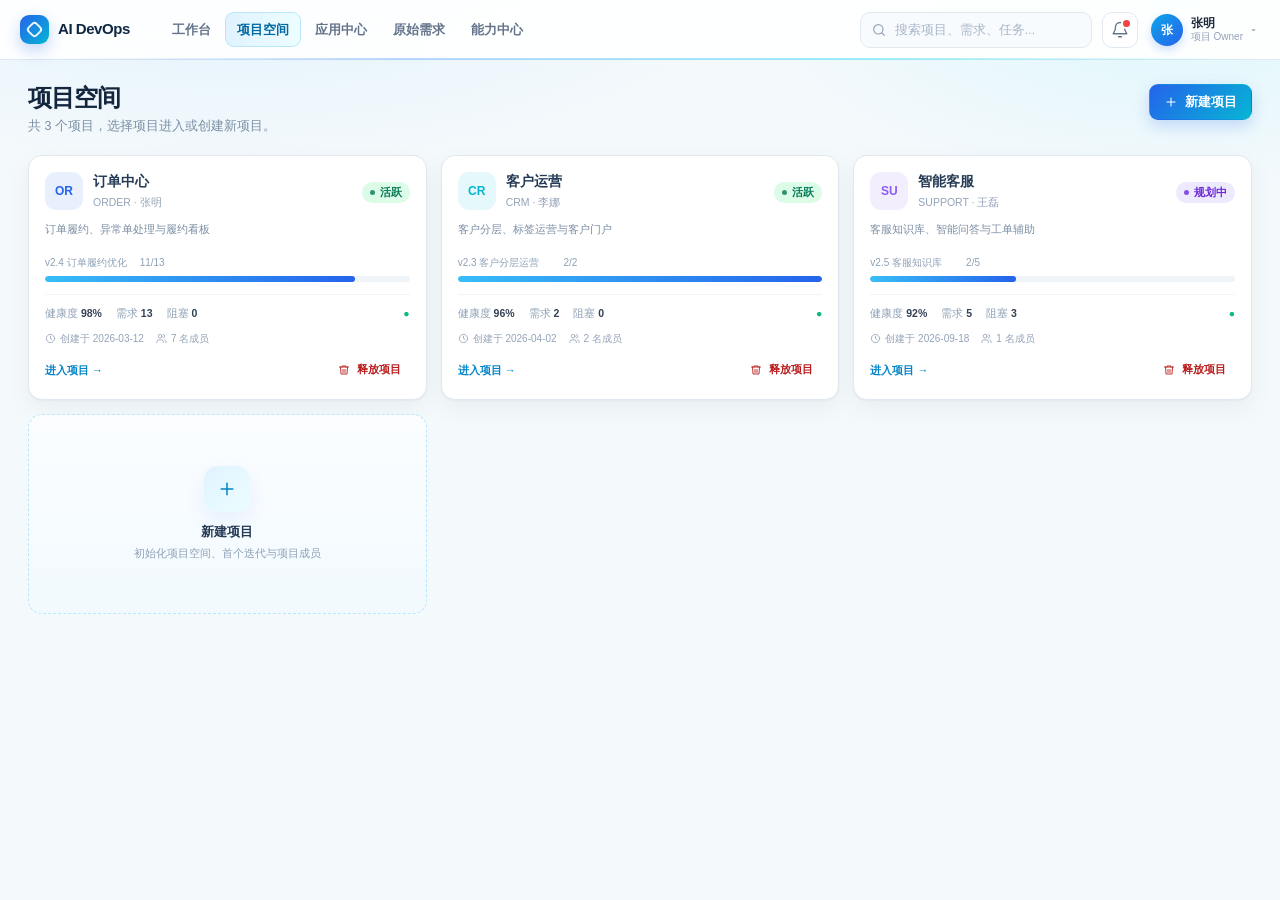
==== commit b5d02053: "feat: 平台功能收敛，去掉不必要功能" ====
--- a/prototype/index.html
+++ b/prototype/index.html
@@ -16,14 +16,6 @@
       </a>
 
       <nav class="topnav" id="topnav" aria-label="应用入口"></nav>
-
-      <button class="nav-config" type="button" data-action="open-nav-config" title="配置顶部入口">
-        <svg class="icon" width="15" height="15" viewBox="0 0 24 24" fill="none" stroke="currentColor" stroke-width="1.8" stroke-linecap="round" stroke-linejoin="round" aria-hidden="true">
-          <circle cx="12" cy="12" r="3"></circle>
-          <path d="M19.4 15a1.7 1.7 0 0 0 .34 1.88l.06.06-1.42 1.42-.06-.06a1.7 1.7 0 0 0-1.88-.34 1.7 1.7 0 0 0-1.03 1.56V20h-2v-.08A1.7 1.7 0 0 0 12.4 18.4a1.7 1.7 0 0 0-1.88.34l-.06.06-1.42-1.42.06-.06A1.7 1.7 0 0 0 9.4 15a1.7 1.7 0 0 0-1.56-1.03H7.8v-2h.04A1.7 1.7 0 0 0 9.4 10.6a1.7 1.7 0 0 0-.34-1.88l-.06-.06 1.42-1.42.06.06A1.7 1.7 0 0 0 12.4 7.6 1.7 1.7 0 0 0 13.43 6.04V5.96h2v.08A1.7 1.7 0 0 0 16.46 7.6a1.7 1.7 0 0 0 1.88-.34l.06-.06 1.42 1.42-.06.06A1.7 1.7 0 0 0 19.4 10.6a1.7 1.7 0 0 0 1.56 1.03H21v2h-.04A1.7 1.7 0 0 0 19.4 15Z"></path>
-        </svg>
-        <span>配置入口</span>
-      </button>
 
       <div class="topbar-right">
         <div class="search-wrap">
--- a/prototype/styles.css
+++ b/prototype/styles.css
@@ -173,29 +173,6 @@
   box-shadow: inset 0 0 0 1px #bae6fd;
 }
 
-.nav-config {
-  flex: 0 0 auto;
-  display: inline-flex;
-  align-items: center;
-  gap: 6px;
-  margin-left: 2px;
-  padding: 7px 10px;
-  border: 1px dashed #cbd5e1;
-  border-radius: 9px;
-  background: #fff;
-  color: var(--muted);
-  font-size: 12px;
-  font-weight: 600;
-  cursor: pointer;
-  transition: all .16s ease;
-}
-
-.nav-config:hover {
-  color: #0369a1;
-  border-color: #7dd3fc;
-  background: #f8fcff;
-}
-
 .topbar-right {
   display: flex;
   align-items: center;
@@ -542,8 +519,6 @@
 
 .side-item.active .side-icon { background: #fff; color: #0284c7; box-shadow: 0 2px 6px rgba(37, 99, 235, .10); }
 
-.side-divider { height: 1px; background: #edf2f7; margin: 14px 8px; }
-
 .side-foot {
   margin: 18px 4px 0;
   padding: 11px;
@@ -1004,19 +979,6 @@
 
 /* ---------------- Release ---------------- */
 
-.release-hero {
-  display: grid;
-  grid-template-columns: minmax(0, 1.35fr) minmax(300px, .65fr);
-  gap: 16px;
-  margin-bottom: 16px;
-}
-.release-summary { padding: 18px; }
-.release-title { display: flex; align-items: center; gap: 9px; flex-wrap: wrap; }
-.release-title h3 { font-size: 18px; font-weight: 800; letter-spacing: -.02em; color: #14263d; }
-.release-meta { display: grid; grid-template-columns: repeat(4, minmax(0, 1fr)); gap: 12px; margin-top: 16px; }
-.release-meta .meta-label { font-size: 10px; color: #94a3b8; }
-.release-meta .meta-value { margin-top: 3px; font-size: 12px; font-weight: 650; color: #334155; }
-
 .stepper { display: flex; align-items: center; gap: 0; margin-top: 18px; }
 .step { display: flex; align-items: center; gap: 7px; min-width: 0; }
 .step-dot { width: 23px; height: 23px; border-radius: 50%; display: grid; place-items: center; background: #eef4f8; color: #94a3b8; font-size: 10px; font-weight: 800; flex: 0 0 auto; }
@@ -1035,10 +997,7 @@
 .gate-item.bad .gate-icon { background: #fee2e2; color: #b91c1c; }
 .gate-item small { display: block; margin-top: 2px; font-size: 10px; color: #94a3b8; }
 
-.release-item-app { display: flex; align-items: center; gap: 9px; }
-.release-order { width: 22px; height: 22px; border-radius: 7px; display: grid; place-items: center; background: #eff6ff; color: #2563eb; font-size: 10px; font-weight: 800; flex: 0 0 auto; }
 .release-digest { font-family: var(--mono); font-size: 10px; color: #8da0b5; }
-.release-actions { display: flex; gap: 5px; justify-content: flex-end; }
 .release-note { padding: 13px 15px; border: 1px dashed #cfe3f0; border-radius: 10px; background: #fbfdff; font-size: 11px; line-height: 1.6; color: #62758a; }
 .release-note b { color: #0369a1; }
 
@@ -1144,6 +1103,29 @@
 .comment-head span { font-size: 10px; color: #94a3b8; }
 .comment-copy p { margin-top: 3px; font-size: 11.5px; line-height: 1.6; color: #64748b; white-space: pre-wrap; overflow-wrap: anywhere; }
 .comment-compose { margin-top: 12px; }
+.req-history-timeline { display: flex; flex-direction: column; }
+.req-history-entry { display: grid; grid-template-columns: 48px 20px minmax(0, 1fr); column-gap: 8px; padding-bottom: 12px; }
+.req-history-entry:last-child { padding-bottom: 0; }
+.req-history-time { padding-top: 11px; text-align: right; font-family: var(--mono); font-size: 9.5px; color: #94a3b8; }
+.req-history-rail { position: relative; display: flex; justify-content: center; }
+.req-history-rail::before { content: ""; position: absolute; top: 0; bottom: -12px; width: 1px; background: #e2e8f0; }
+.req-history-entry:first-child .req-history-rail::before { top: 17px; }
+.req-history-entry:last-child .req-history-rail::before { bottom: calc(100% - 17px); }
+.req-history-entry:first-child:last-child .req-history-rail::before { display: none; }
+.req-history-dot { position: relative; z-index: 1; width: 9px; height: 9px; margin-top: 13px; border-radius: 50%; background: #93c5fd; border: 2px solid #fff; box-shadow: 0 0 0 1px #bfdbfe; }
+.req-history-entry.latest .req-history-dot { background: #0ea5e9; box-shadow: 0 0 0 3px rgba(14, 165, 233, .14); }
+.req-history-card { min-width: 0; padding: 10px 14px 12px; border: 1px solid var(--border); border-radius: 12px; background: #fff; }
+.req-history-entry.latest .req-history-card { border-color: #bae6fd; background: #fbfdff; }
+.req-history-head { display: flex; align-items: center; gap: 7px; flex-wrap: wrap; }
+.req-history-head b { font-size: 12px; color: #334155; }
+.req-history-action { padding: 1px 7px; border-radius: 999px; background: #f1f9fe; color: #0369a1; font-size: 9.5px; font-weight: 750; }
+.req-history-changes { display: flex; flex-direction: column; gap: 4px; margin-top: 7px; }
+.req-history-change { display: flex; align-items: baseline; gap: 7px; flex-wrap: wrap; font-size: 10.5px; color: #64748b; }
+.req-history-label { flex: 0 0 68px; color: #8da0b5; }
+.req-history-before { color: #94a3b8; overflow-wrap: anywhere; }
+.req-history-arrow { color: #b0bdcb; }
+.req-history-after { color: #334155; font-weight: 650; overflow-wrap: anywhere; }
+.req-history-change .tag { font-size: 9px; padding: 1px 6px; }
 .meta-grid { display: grid; grid-template-columns: 1fr 1fr; gap: 11px 14px; }
 .meta-item { min-width: 0; }
 .meta-label { font-size: 10px; color: #94a3b8; }
@@ -1227,7 +1209,13 @@
 .project-card-desc { margin-top: 11px; font-size: 11px; line-height: 1.55; color: #7b8ea3; min-height: 34px; }
 .project-card-stats { display: flex; align-items: center; gap: 14px; margin-top: 12px; padding-top: 11px; border-top: 1px solid #f0f5f9; font-size: 10.5px; color: #8da0b5; }
 .project-card-stats b { color: #334155; }
-.project-card-footer { display: flex; align-items: center; gap: 8px; margin-top: 12px; }
+.project-card-meta { display: flex; align-items: center; flex-wrap: wrap; gap: 12px; margin-top: 9px; font-size: 10px; color: #94a3b8; }
+.project-card-meta span { display: inline-flex; align-items: center; gap: 4px; }
+.project-card-footer { display: flex; align-items: center; justify-content: space-between; gap: 8px; margin-top: 11px; }
+.project-card-open { padding: 0; border: 0; background: none; color: #0284c7; font-family: inherit; font-size: 11px; font-weight: 700; cursor: pointer; }
+.project-card-open:hover { text-decoration: underline; }
+.project-card-release { color: #b91c1c; }
+.project-card .project-card-release.btn-ghost:hover { background: #fff1f2; color: #991b1b; }
 
 .project-new-card {
   min-height: 200px;
@@ -1414,8 +1402,96 @@
 .task-card-top .pill { padding: 2px 6px; font-size: 9px; }
 .task-type { display: inline-flex; align-items: center; gap: 4px; padding: 2px 6px; border-radius: 6px; background: #f1f9fe; color: #0369a1; font-size: 9.5px; font-weight: 750; }
 .task-card-agent { display: flex; align-items: center; gap: 4px; margin-top: 6px; font-size: 10px; color: #8da0b5; }
-.task-card .progress-label { gap: 6px; }
-.task-card-foot { display: flex; align-items: center; justify-content: space-between; gap: 6px; margin-top: 8px; font-size: 9px; color: #a1b0c2; }
+.task-card-owner { display: flex; align-items: center; gap: 4px; margin-top: 4px; font-size: 10px; color: #64748b; }
+.task-card-owner .icon { color: #94a3b8; }
+.task-card-foot { display: flex; align-items: center; justify-content: space-between; gap: 6px; margin-top: 10px; font-size: 9px; color: #a1b0c2; }
+
+/* ---------------- Release management ---------------- */
+
+.release-manage-head { display: flex; align-items: flex-end; justify-content: space-between; gap: 12px; margin-bottom: 12px; }
+.release-window { font-size: 11px; color: #475569; }
+.release-req-cell { display: flex; align-items: center; gap: 6px; flex-wrap: wrap; }
+.release-req-ids { font-size: 10.5px; color: #8da0b5; }
+.release-req-options { max-height: 260px; overflow: auto; display: flex; flex-direction: column; gap: 6px; padding: 8px; border: 1px solid var(--border); border-radius: 10px; background: #fbfdff; }
+.release-req-option { display: flex; align-items: center; gap: 8px; padding: 7px 8px; border: 1px solid #eef2f7; border-radius: 8px; background: #fff; cursor: pointer; }
+.release-req-option:hover { border-color: #bae6fd; }
+.release-req-option input { margin: 0; accent-color: #0284c7; }
+.release-req-main { flex: 1; min-width: 0; display: flex; align-items: center; gap: 6px; }
+.release-req-main b { font-family: var(--mono); font-size: 10px; color: #0369a1; }
+.release-req-main span { font-size: 11px; color: #334155; overflow: hidden; text-overflow: ellipsis; white-space: nowrap; }
+.release-req-meta { display: flex; align-items: center; gap: 6px; flex: 0 0 auto; font-size: 10px; color: #8da0b5; }
+.release-cell { display: flex; flex-direction: column; min-width: 0; }
+.release-select-wrap { position: relative; height: 28px; min-width: 0; border: 1px solid var(--border); border-radius: 7px; background: #fff; }
+.release-select-wrap:focus-within { border-color: #7dd3fc; box-shadow: 0 0 0 3px rgba(14, 163, 233, .11); }
+.release-select-display { display: block; max-width: 180px; height: 26px; padding: 0 20px 0 8px; overflow: hidden; text-overflow: ellipsis; white-space: nowrap; line-height: 26px; font-size: 10.5px; color: #475569; pointer-events: none; }
+.release-select-wrap.unset .release-select-display { color: #94a3b8; }
+.release-select-chevron { position: absolute; right: 7px; top: 50%; transform: translateY(-50%); font-size: 8px; color: #94a3b8; pointer-events: none; }
+.req-release-select { position: absolute; inset: 0; width: 100%; height: 100%; opacity: 0; border: 0; font-size: 10.5px; cursor: pointer; }
+.req-release-select:focus { outline: none; }
+
+/* ---------------- Repo detail ---------------- */
+
+.repo-card { cursor: pointer; transition: transform .15s ease, box-shadow .15s ease, border-color .15s ease; }
+.repo-card:hover { transform: translateY(-1px); border-color: #bae6fd; box-shadow: 0 8px 22px rgba(15, 23, 42, .06); }
+.repo-card-desc { min-height: 34px; margin-top: 10px; font-size: 11.5px; line-height: 1.6; color: #64748b; }
+.repo-detail { max-width: 1180px; }
+.repo-header { padding: 14px 16px; border: 1px solid var(--border); border-radius: 14px; background: #fff; }
+.repo-title-row { display: flex; align-items: center; gap: 8px; flex-wrap: wrap; }
+.repo-title-row h1 { margin: 0; font-size: 22px; letter-spacing: -.02em; color: #14263d; }
+.repo-owner { font-size: 13px; color: #94a3b8; }
+.repo-desc { margin: 8px 0 10px; font-size: 12px; line-height: 1.6; color: #64748b; }
+.repo-meta { display: flex; align-items: center; gap: 14px; flex-wrap: wrap; font-size: 10.5px; color: #8da0b5; }
+.repo-meta span { display: inline-flex; align-items: center; gap: 4px; }
+.repo-meta .btn { margin-left: auto; }
+.repo-tabs { margin-top: 14px; margin-bottom: 14px; }
+.repo-code-toolbar { display: flex; align-items: center; gap: 12px; flex-wrap: wrap; margin-bottom: 10px; }
+.repo-branch-select { width: 170px; height: 30px; padding: 0 8px; font-size: 11px; }
+.repo-commit { display: flex; align-items: center; gap: 8px; min-width: 0; font-size: 11px; color: #64748b; }
+.repo-commit-hash { padding: 2px 6px; border-radius: 5px; background: #f1f5f9; font-family: var(--mono); font-size: 10px; color: #475569; }
+.repo-code-layout { display: grid; grid-template-columns: 280px minmax(0, 1fr); gap: 14px; align-items: stretch; }
+.repo-file-tree { min-height: 460px; max-height: 620px; overflow: auto; padding: 10px; border: 1px solid var(--border); border-radius: 12px; background: #fff; }
+.repo-tree-title { margin-bottom: 8px; font-size: 10px; font-weight: 800; letter-spacing: .06em; color: #8da0b5; text-transform: uppercase; }
+.repo-tree-group { margin-bottom: 8px; }
+.repo-tree-dir { display: flex; align-items: center; gap: 5px; padding: 4px 5px; font-family: var(--mono); font-size: 10px; color: #94a3b8; }
+.repo-tree-file { display: flex; align-items: center; gap: 6px; width: 100%; padding: 6px 8px 6px 18px; border: 0; border-radius: 6px; background: transparent; font-family: var(--mono); font-size: 10.5px; color: #475569; text-align: left; cursor: pointer; }
+.repo-tree-file:hover { background: #f8fcff; }
+.repo-tree-file.active { background: #e0f2fe; color: #0369a1; font-weight: 700; }
+.repo-file-view { min-width: 0; min-height: 460px; max-height: 620px; overflow: auto; border: 1px solid var(--border); border-radius: 12px; background: #fff; }
+.repo-file-head { position: sticky; top: 0; z-index: 1; display: flex; align-items: center; gap: 8px; padding: 9px 12px; border-bottom: 1px solid #eef2f7; background: #fbfdff; font-family: var(--mono); font-size: 10.5px; color: #475569; }
+.repo-file-head .tag:first-of-type { margin-left: auto; }
+.repo-code { padding: 10px 0; font-family: var(--mono); font-size: 11px; line-height: 1.65; color: #334155; }
+.repo-code-line { display: flex; min-width: max-content; padding-right: 16px; }
+.repo-code-line:hover { background: #f8fcff; }
+.repo-ln { width: 42px; flex: 0 0 auto; padding-right: 10px; text-align: right; color: #b0bdcb; user-select: none; }
+.repo-code-text { white-space: pre; }
+.repo-settings-form { max-width: 620px; }
+
+/* ---------------- MR detail ---------------- */
+
+.mr-detail { max-width: 1040px; }
+.mr-head { padding: 14px 16px; border: 1px solid var(--border); border-radius: 14px; background: #fff; }
+.mr-title-row { display: flex; align-items: center; gap: 8px; flex-wrap: wrap; }
+.mr-title-row h1 { margin: 0; font-size: 20px; line-height: 1.4; color: #14263d; }
+.mr-meta { display: flex; align-items: center; gap: 12px; flex-wrap: wrap; margin-top: 8px; font-size: 10.5px; color: #8da0b5; }
+.mr-meta span { display: inline-flex; align-items: center; gap: 4px; }
+.mr-actions { display: flex; justify-content: flex-end; margin-top: 10px; }
+.mr-detail .card { margin-top: 14px; }
+.mr-description { margin: 0; font-size: 12.5px; line-height: 1.75; color: #475569; white-space: pre-wrap; }
+.mr-comment-list { display: flex; flex-direction: column; gap: 14px; }
+.mr-comment { display: flex; align-items: flex-start; gap: 9px; }
+.mr-comment-body { flex: 1; min-width: 0; }
+.mr-comment-head { display: flex; align-items: center; gap: 8px; flex-wrap: wrap; font-size: 10.5px; color: #94a3b8; }
+.mr-comment-head b { font-size: 12px; color: #334155; }
+.mr-review-meta { display: flex; align-items: center; gap: 5px; margin-top: 5px; font-family: var(--mono); font-size: 10px; color: #64748b; }
+.mr-review-code { margin: 5px 0 0; padding: 8px 10px; border: 1px solid #e2e8f0; border-radius: 8px; background: #f8fbfd; font-family: var(--mono); font-size: 10.5px; line-height: 1.6; color: #334155; white-space: pre-wrap; overflow-wrap: anywhere; }
+.mr-comment-content { margin-top: 6px; font-size: 12px; line-height: 1.7; color: #475569; white-space: pre-wrap; }
+.mr-comment-compose { margin-top: 16px; padding-top: 14px; border-top: 1px solid #eef2f7; }
+
+@media (max-width: 900px) {
+  .repo-code-layout { grid-template-columns: 1fr; }
+  .repo-file-tree { min-height: 180px; max-height: 260px; }
+  .repo-file-view { min-height: 320px; }
+}
 
 /* ---------------- Agent task detail ---------------- */
 
@@ -1432,12 +1508,6 @@
 .task-page-meta { display: flex; align-items: center; gap: 14px; flex-wrap: wrap; margin-top: 7px; font-size: 11px; color: #8da0b5; }
 .task-page-meta span { display: inline-flex; align-items: center; gap: 4px; }
 .task-head-actions { display: flex; align-items: center; gap: 8px; flex: 0 0 auto; padding-top: 18px; }
-.task-progress-strip { flex: 0 0 auto; display: flex; align-items: center; gap: 12px; padding: 10px 28px; background: #fbfdff; border-bottom: 1px solid #eef4f8; }
-.task-progress-label { display: flex; align-items: center; gap: 6px; white-space: nowrap; font-size: 10.5px; color: #8da0b5; }
-.task-progress-label b { color: #334155; }
-.task-progress-track { flex: 1; height: 5px; border-radius: 999px; background: #eef4f8; overflow: hidden; }
-.task-progress-track span { display: block; height: 100%; border-radius: 999px; background: var(--gradient); transition: width .4s ease; }
-.task-progress-note { white-space: nowrap; font-size: 10.5px; color: #8da0b5; }
 .task-page-body { position: relative; flex: 1; min-height: 0; display: flex; flex-direction: column; padding: 14px 28px 0; }
 .task-files-panel { flex: 0 0 auto; margin-bottom: 10px; border: 1px solid var(--border); border-radius: 12px; background: #fff; overflow: hidden; }
 .task-files-panel summary { display: flex; align-items: center; gap: 8px; padding: 10px 12px; list-style: none; cursor: pointer; font-size: 11.5px; color: #475569; }
@@ -1529,7 +1599,6 @@
 @media (max-width: 1280px) {
   .kpi-grid { grid-template-columns: repeat(2, minmax(0, 1fr)); }
   .kanban { grid-template-columns: repeat(3, minmax(0, 1fr)); }
-  .release-hero { grid-template-columns: 1fr; }
   .mcp-grid { grid-template-columns: 1fr; }
 }
 
@@ -1546,7 +1615,6 @@
   .brand-name { display: none; }
   .brand { min-width: 34px; }
   .search-wrap { display: none; }
-  .nav-config span { display: none; }
   .sidebar { display: none; }
   .main { padding: 18px 14px 40px; }
   .kpi-grid { grid-template-columns: 1fr; }
@@ -1554,13 +1622,12 @@
   .kanban { grid-template-columns: 1fr; }
   .page-head { flex-direction: column; }
   .page-actions { margin-left: 0; }
-  .release-meta { grid-template-columns: repeat(2, minmax(0, 1fr)); }
   .drawer { width: 100%; }
   .req-detail-grid { grid-template-columns: 1fr; }
   .req-detail-left { padding-right: 0; border-right: 0; border-bottom: 1px solid #eef4f8; padding-bottom: 16px; }
   .req-relation-grid { grid-template-columns: 1fr; }
   .main.main-task { height: calc(100vh - 60px); padding: 14px 12px; }
-  .task-page-head, .task-progress-strip, .task-page-body, .task-composer { padding-left: 14px; padding-right: 14px; }
+  .task-page-head, .task-page-body, .task-composer { padding-left: 14px; padding-right: 14px; }
   .task-head-actions { padding-top: 0; }
   .task-files-hint { display: none; }
   .task-page-title { font-size: 18px; }
